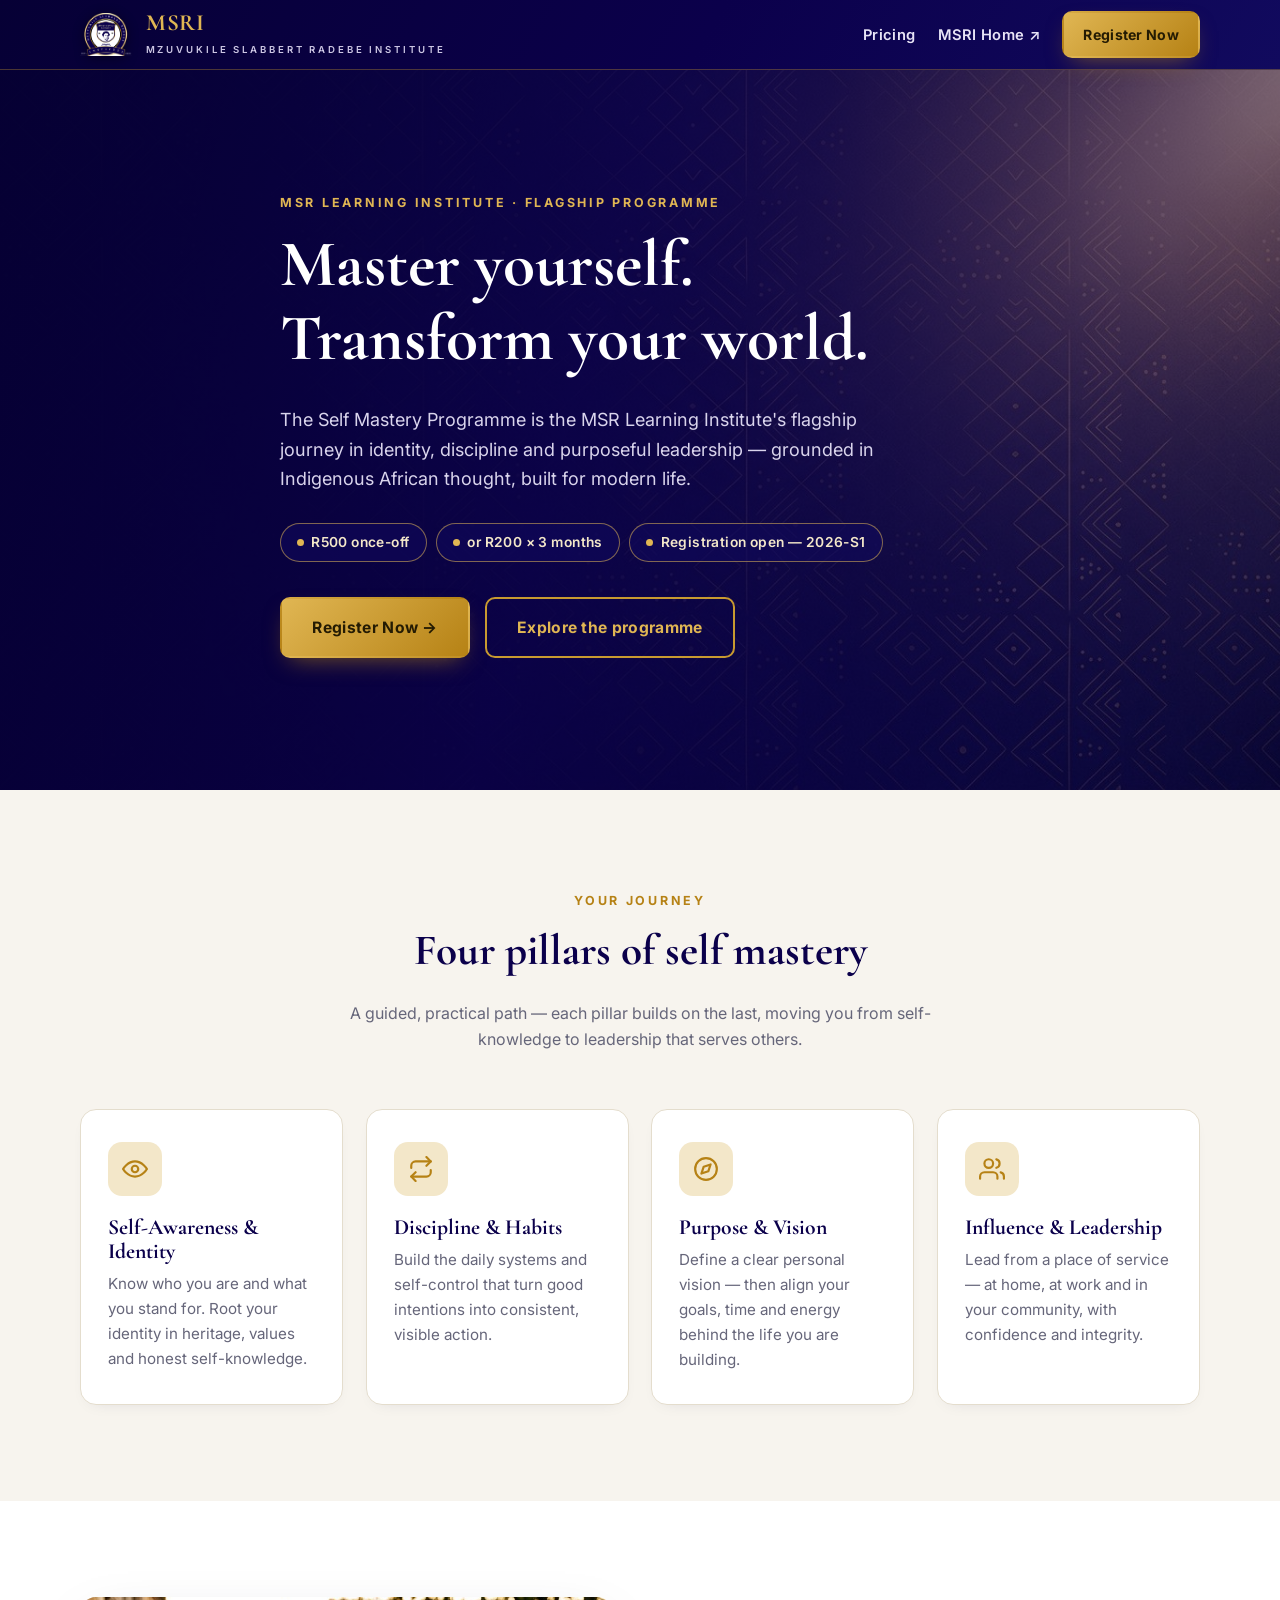
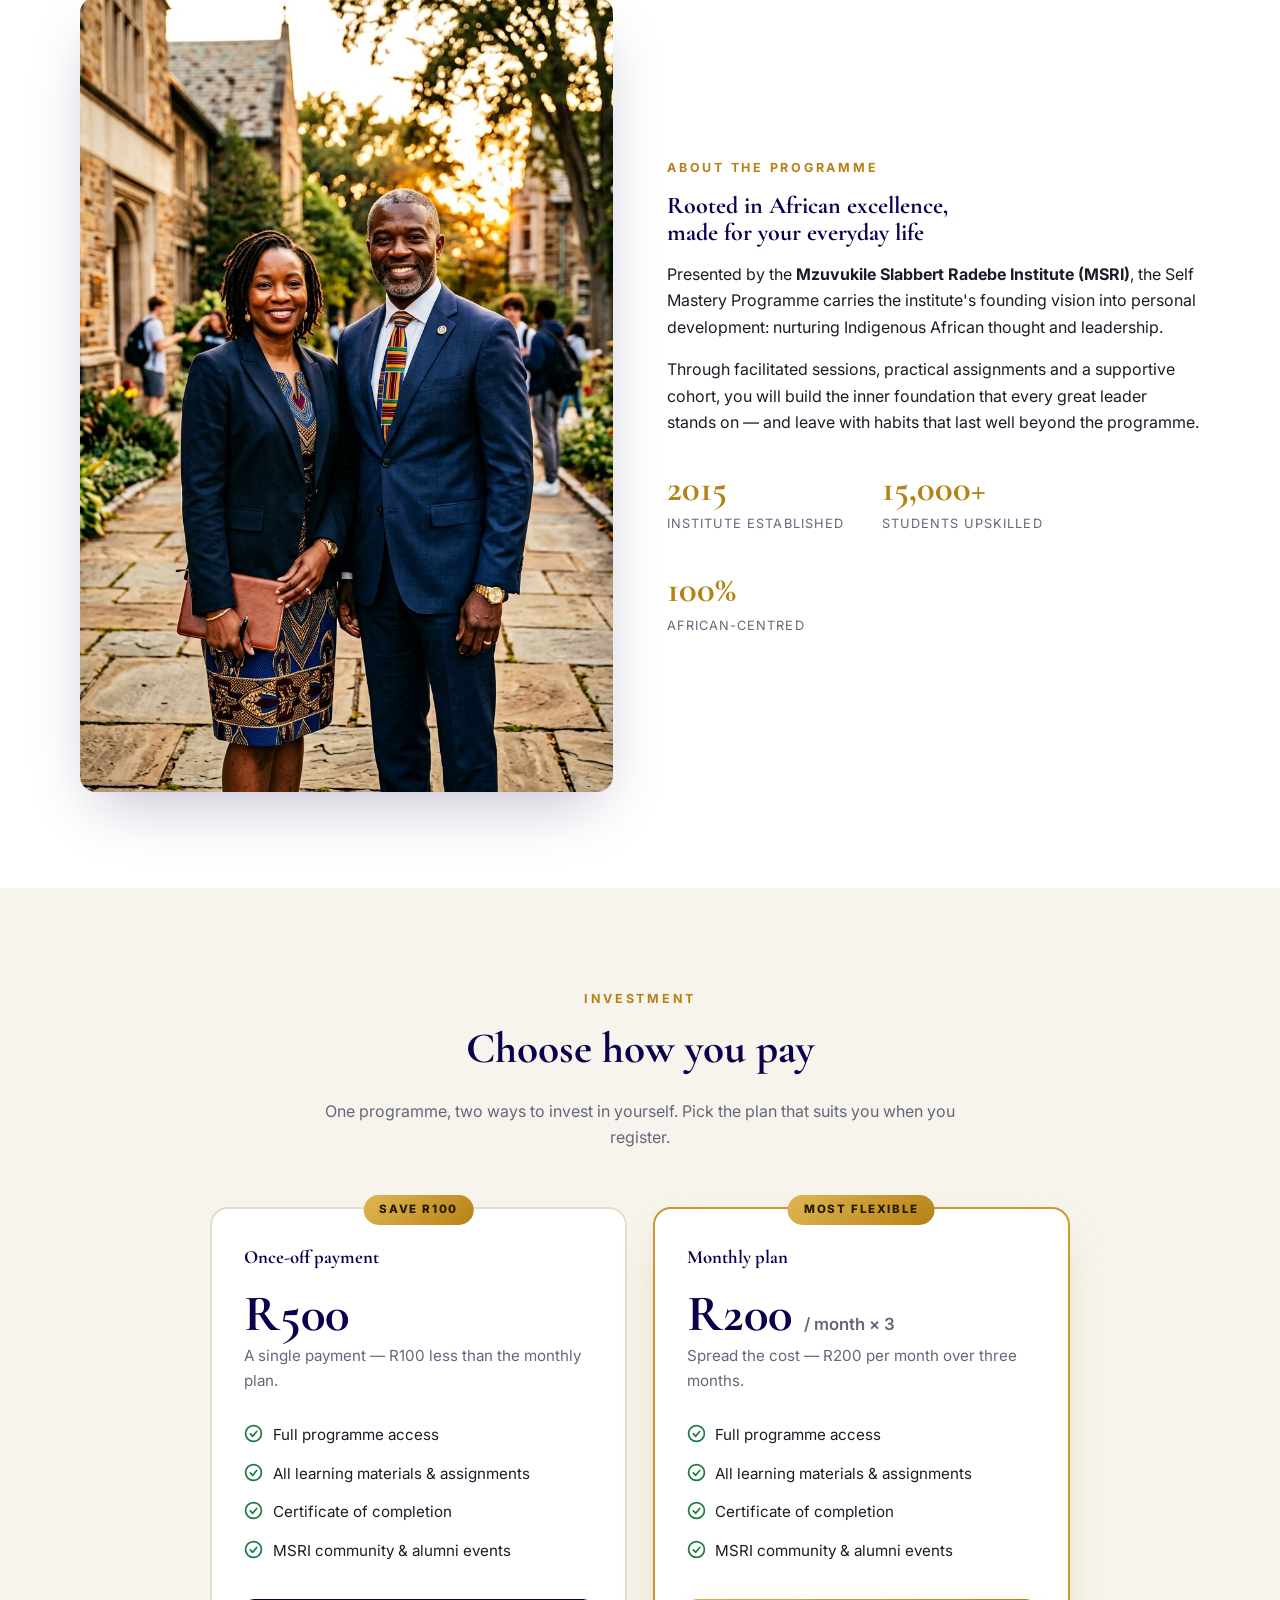
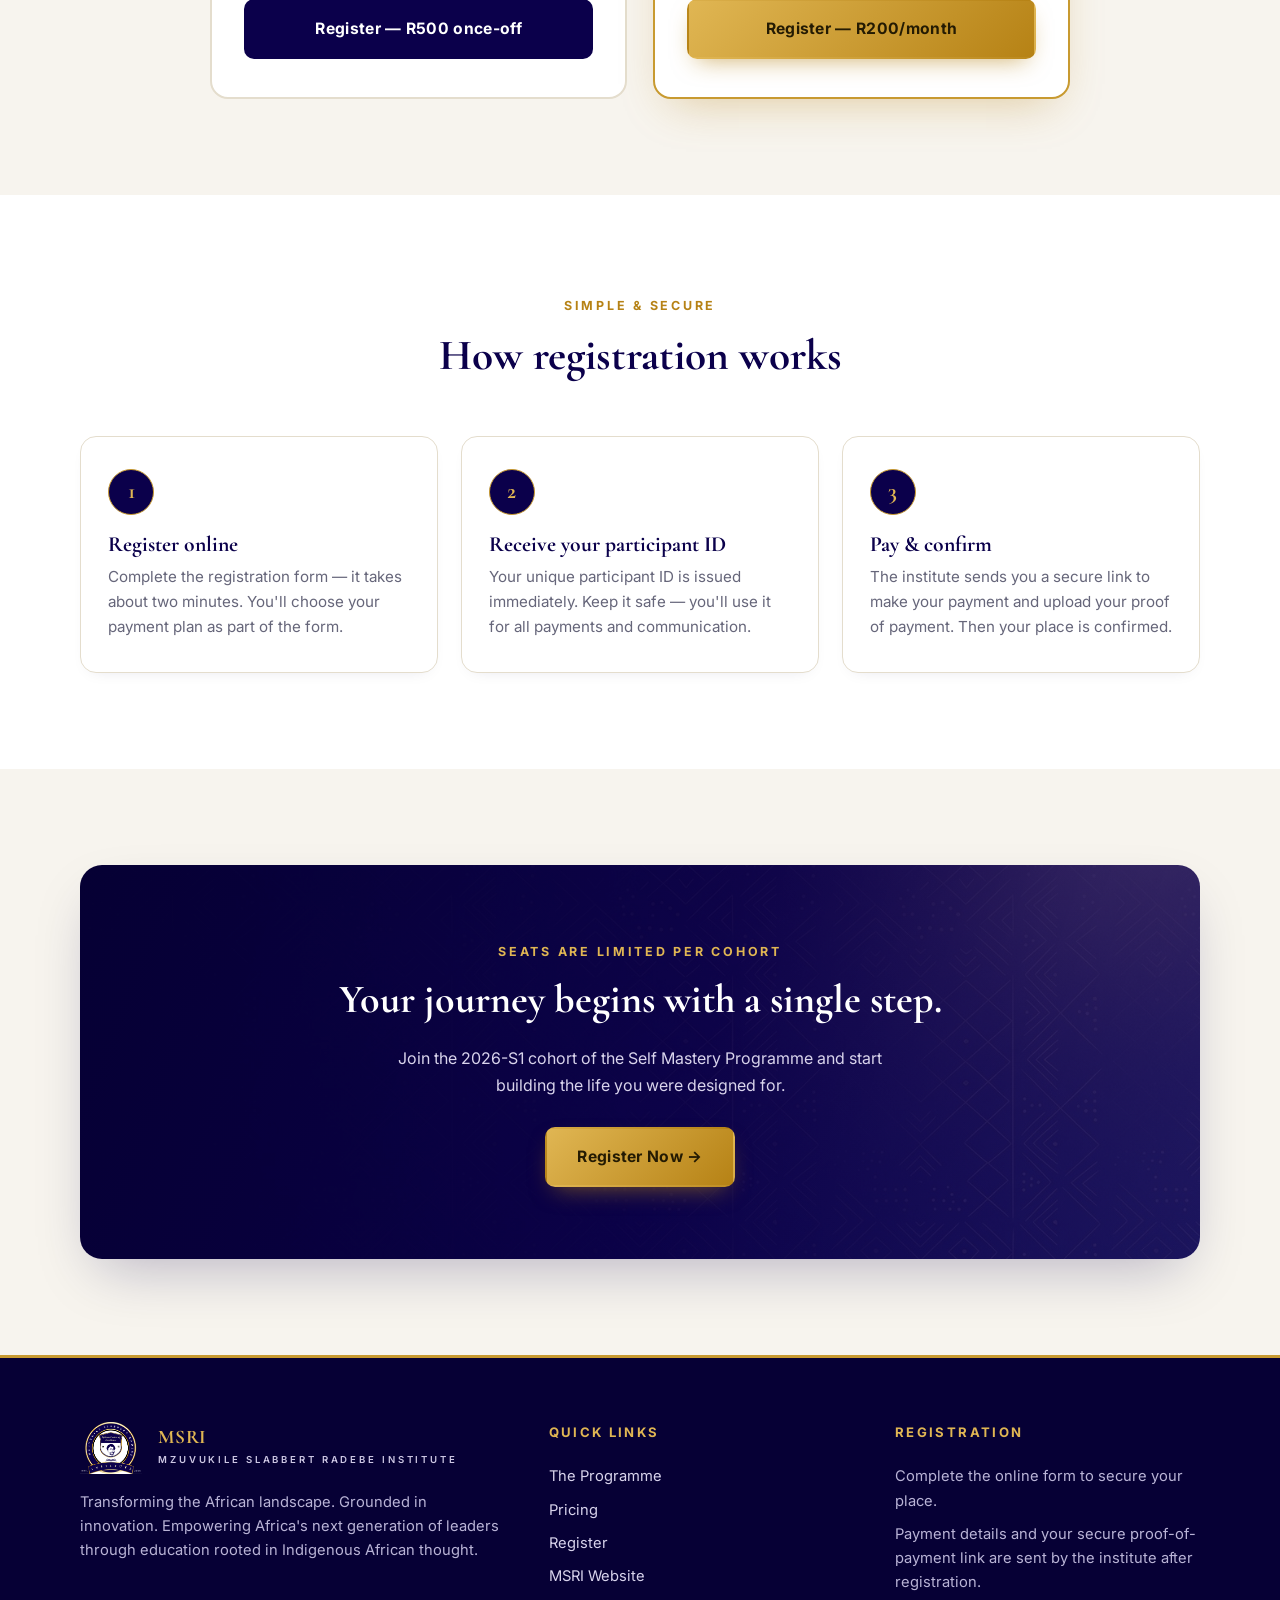
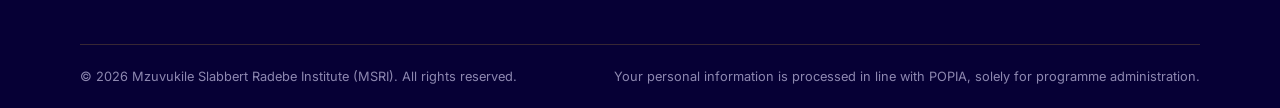
==== frontend/index.html @ f9d9aea5 "Self Mastery Programme registration site (MSRI-styled) + Python Lambda backend - Frontend: landing p" ====
<!DOCTYPE html>
<html lang="en">
<head>
  <meta charset="UTF-8">
  <meta name="viewport" content="width=device-width, initial-scale=1.0">
  <title>Self Mastery Programme | MSR Learning Institute</title>
  <meta name="description" content="Register for the Self Mastery Programme — the MSR Learning Institute's flagship journey in identity, discipline and purposeful leadership. R500 once-off or R200 × 3 months.">
  <link rel="icon" type="image/png" href="assets/img/favicon.png">
  <link rel="preconnect" href="https://fonts.googleapis.com">
  <link rel="preconnect" href="https://fonts.gstatic.com" crossorigin>
  <link href="https://fonts.googleapis.com/css2?family=Cormorant+Garamond:wght@600;700&family=Inter:wght@400;500;600;700;800&display=swap" rel="stylesheet">
  <link rel="stylesheet" href="css/styles.css">
</head>
<body>

  <!-- ===== Navigation ===== -->
  <header class="navbar">
    <div class="container navbar-inner">
      <a class="brand" href="index.html">
        <img src="assets/img/logo.png" alt="MSRI — Mzuvukile Slabbert Radebe Institute seal">
        <span>
          <span class="brand-name">MSRI</span>
          <span class="brand-sub">Mzuvukile Slabbert Radebe Institute</span>
        </span>
      </a>
      <nav class="nav-links">
        <a href="#pricing">Pricing</a>
        <a href="https://msri-website.vercel.app/" target="_blank" rel="noopener">MSRI Home ↗</a>
        <a href="register.html" class="btn btn-gold btn-sm">Register Now</a>
      </nav>
    </div>
  </header>

  <!-- ===== Hero ===== -->
  <section class="hero">
    <div class="container hero-inner">
      <span class="eyebrow">MSR Learning Institute · Flagship Programme</span>
      <h1>Master yourself.<br>Transform your world.</h1>
      <p class="lead">
        The Self Mastery Programme is the MSR Learning Institute's flagship journey in
        identity, discipline and purposeful leadership — grounded in Indigenous African
        thought, built for modern life.
      </p>
      <div class="hero-chips">
        <span class="chip"><span class="dot"></span>R500 once-off</span>
        <span class="chip"><span class="dot"></span>or R200 × 3 months</span>
        <span class="chip"><span class="dot"></span>Registration open — 2026-S1</span>
      </div>
      <div class="hero-actions">
        <a href="register.html" class="btn btn-gold">Register Now →</a>
        <a href="#journey" class="btn btn-outline">Explore the programme</a>
      </div>
    </div>
  </section>

  <!-- ===== Pillars ===== -->
  <section class="section" id="journey">
    <div class="container">
      <div class="section-head">
        <span class="eyebrow">Your Journey</span>
        <h2>Four pillars of self mastery</h2>
        <p>A guided, practical path — each pillar builds on the last, moving you from
          self-knowledge to leadership that serves others.</p>
      </div>
      <div class="grid-4">
        <div class="card">
          <div class="icon-badge">
            <svg viewBox="0 0 24 24" fill="none" stroke="currentColor" stroke-width="2" stroke-linecap="round" stroke-linejoin="round"><path d="M1 12s4-7 11-7 11 7 11 7-4 7-11 7-11-7-11-7z"/><circle cx="12" cy="12" r="3"/></svg>
          </div>
          <h3>Self-Awareness &amp; Identity</h3>
          <p>Know who you are and what you stand for. Root your identity in heritage,
            values and honest self-knowledge.</p>
        </div>
        <div class="card">
          <div class="icon-badge">
            <svg viewBox="0 0 24 24" fill="none" stroke="currentColor" stroke-width="2" stroke-linecap="round" stroke-linejoin="round"><polyline points="17 1 21 5 17 9"/><path d="M3 11V9a4 4 0 0 1 4-4h14"/><polyline points="7 23 3 19 7 15"/><path d="M21 13v2a4 4 0 0 1-4 4H3"/></svg>
          </div>
          <h3>Discipline &amp; Habits</h3>
          <p>Build the daily systems and self-control that turn good intentions into
            consistent, visible action.</p>
        </div>
        <div class="card">
          <div class="icon-badge">
            <svg viewBox="0 0 24 24" fill="none" stroke="currentColor" stroke-width="2" stroke-linecap="round" stroke-linejoin="round"><circle cx="12" cy="12" r="10"/><polygon points="16.24 7.76 14.12 14.12 7.76 16.24 9.88 9.88 16.24 7.76"/></svg>
          </div>
          <h3>Purpose &amp; Vision</h3>
          <p>Define a clear personal vision — then align your goals, time and energy
            behind the life you are building.</p>
        </div>
        <div class="card">
          <div class="icon-badge">
            <svg viewBox="0 0 24 24" fill="none" stroke="currentColor" stroke-width="2" stroke-linecap="round" stroke-linejoin="round"><path d="M17 21v-2a4 4 0 0 0-4-4H5a4 4 0 0 0-4 4v2"/><circle cx="9" cy="7" r="4"/><path d="M23 21v-2a4 4 0 0 0-3-3.87"/><path d="M16 3.13a4 4 0 0 1 0 7.75"/></svg>
          </div>
          <h3>Influence &amp; Leadership</h3>
          <p>Lead from a place of service — at home, at work and in your community,
            with confidence and integrity.</p>
        </div>
      </div>
    </div>
  </section>

  <!-- ===== About ===== -->
  <section class="section section--tint">
    <div class="container grid-2">
      <div class="about-media">
        <img src="assets/img/programme.jpg" alt="Self Mastery Programme participants">
      </div>
      <div>
        <span class="eyebrow">About the Programme</span>
        <h2>Rooted in African excellence,<br>made for your everyday life</h2>
        <p>Presented by the <strong>Mzuvukile Slabbert Radebe Institute (MSRI)</strong>, the
          Self Mastery Programme carries the institute's founding vision into personal
          development: nurturing Indigenous African thought and leadership.</p>
        <p>Through facilitated sessions, practical assignments and a supportive cohort,
          you will build the inner foundation that every great leader stands on —
          and leave with habits that last well beyond the programme.</p>
        <div class="stats">
          <div>
            <div class="stat-value">2015</div>
            <div class="stat-label">Institute Established</div>
          </div>
          <div>
            <div class="stat-value">15,000+</div>
            <div class="stat-label">Students Upskilled</div>
          </div>
          <div>
            <div class="stat-value">100%</div>
            <div class="stat-label">African-Centred</div>
          </div>
        </div>
      </div>
    </div>
  </section>

  <!-- ===== Pricing ===== -->
  <section class="section" id="pricing">
    <div class="container">
      <div class="section-head">
        <span class="eyebrow">Investment</span>
        <h2>Choose how you pay</h2>
        <p>One programme, two ways to invest in yourself. Pick the plan that suits you
          when you register.</p>
      </div>
      <div class="plans-grid">
        <div class="plan">
          <span class="plan-badge">Save R100</span>
          <h3>Once-off payment</h3>
          <div class="plan-amount">R500</div>
          <p class="plan-summary">A single payment — R100 less than the monthly plan.</p>
          <ul class="plan-includes">
            <li><svg viewBox="0 0 24 24" fill="none" stroke="currentColor" stroke-width="2.2" stroke-linecap="round" stroke-linejoin="round"><circle cx="12" cy="12" r="10"/><polyline points="8 12.5 11 15.5 16 9.5"/></svg>Full programme access</li>
            <li><svg viewBox="0 0 24 24" fill="none" stroke="currentColor" stroke-width="2.2" stroke-linecap="round" stroke-linejoin="round"><circle cx="12" cy="12" r="10"/><polyline points="8 12.5 11 15.5 16 9.5"/></svg>All learning materials &amp; assignments</li>
            <li><svg viewBox="0 0 24 24" fill="none" stroke="currentColor" stroke-width="2.2" stroke-linecap="round" stroke-linejoin="round"><circle cx="12" cy="12" r="10"/><polyline points="8 12.5 11 15.5 16 9.5"/></svg>Certificate of completion</li>
            <li><svg viewBox="0 0 24 24" fill="none" stroke="currentColor" stroke-width="2.2" stroke-linecap="round" stroke-linejoin="round"><circle cx="12" cy="12" r="10"/><polyline points="8 12.5 11 15.5 16 9.5"/></svg>MSRI community &amp; alumni events</li>
          </ul>
          <a class="btn btn-navy" href="register.html?plan=once_off">Register — R500 once-off</a>
        </div>
        <div class="plan plan--featured">
          <span class="plan-badge">Most flexible</span>
          <h3>Monthly plan</h3>
          <div class="plan-amount">R200 <small>/ month × 3</small></div>
          <p class="plan-summary">Spread the cost — R200 per month over three months.</p>
          <ul class="plan-includes">
            <li><svg viewBox="0 0 24 24" fill="none" stroke="currentColor" stroke-width="2.2" stroke-linecap="round" stroke-linejoin="round"><circle cx="12" cy="12" r="10"/><polyline points="8 12.5 11 15.5 16 9.5"/></svg>Full programme access</li>
            <li><svg viewBox="0 0 24 24" fill="none" stroke="currentColor" stroke-width="2.2" stroke-linecap="round" stroke-linejoin="round"><circle cx="12" cy="12" r="10"/><polyline points="8 12.5 11 15.5 16 9.5"/></svg>All learning materials &amp; assignments</li>
            <li><svg viewBox="0 0 24 24" fill="none" stroke="currentColor" stroke-width="2.2" stroke-linecap="round" stroke-linejoin="round"><circle cx="12" cy="12" r="10"/><polyline points="8 12.5 11 15.5 16 9.5"/></svg>Certificate of completion</li>
            <li><svg viewBox="0 0 24 24" fill="none" stroke="currentColor" stroke-width="2.2" stroke-linecap="round" stroke-linejoin="round"><circle cx="12" cy="12" r="10"/><polyline points="8 12.5 11 15.5 16 9.5"/></svg>MSRI community &amp; alumni events</li>
          </ul>
          <a class="btn btn-gold" href="register.html?plan=monthly">Register — R200/month</a>
        </div>
      </div>
    </div>
  </section>

  <!-- ===== Steps ===== -->
  <section class="section section--tint">
    <div class="container">
      <div class="section-head">
        <span class="eyebrow">Simple &amp; Secure</span>
        <h2>How registration works</h2>
      </div>
      <div class="grid-3">
        <div class="card">
          <div class="step-num">1</div>
          <h3>Register online</h3>
          <p>Complete the registration form — it takes about two minutes. You'll choose
            your payment plan as part of the form.</p>
        </div>
        <div class="card">
          <div class="step-num">2</div>
          <h3>Receive your participant ID</h3>
          <p>Your unique participant ID is issued immediately. Keep it safe — you'll use
            it for all payments and communication.</p>
        </div>
        <div class="card">
          <div class="step-num">3</div>
          <h3>Pay &amp; confirm</h3>
          <p>The institute sends you a secure link to make your payment and upload your
            proof of payment. Then your place is confirmed.</p>
        </div>
      </div>
    </div>
  </section>

  <!-- ===== CTA ===== -->
  <section class="section">
    <div class="container">
      <div class="cta-banner">
        <span class="eyebrow" style="color:var(--gold-bright)">Seats are limited per cohort</span>
        <h2>Your journey begins with a single step.</h2>
        <p>Join the 2026-S1 cohort of the Self Mastery Programme and start building the
          life you were designed for.</p>
        <a href="register.html" class="btn btn-gold">Register Now →</a>
      </div>
    </div>
  </section>

  <!-- ===== Footer ===== -->
  <footer class="footer">
    <div class="container">
      <div class="footer-grid">
        <div>
          <div class="footer-brand">
            <img src="assets/img/logo.png" alt="MSRI seal">
            <div>
              <div class="brand-name" style="font-size:1.2rem">MSRI</div>
              <div class="brand-sub">Mzuvukile Slabbert Radebe Institute</div>
            </div>
          </div>
          <p>Transforming the African landscape. Grounded in innovation. Empowering
            Africa's next generation of leaders through education rooted in Indigenous
            African thought.</p>
        </div>
        <div>
          <h4>Quick Links</h4>
          <ul>
            <li><a href="index.html#journey">The Programme</a></li>
            <li><a href="index.html#pricing">Pricing</a></li>
            <li><a href="register.html">Register</a></li>
            <li><a href="https://msri-website.vercel.app/" target="_blank" rel="noopener">MSRI Website</a></li>
          </ul>
        </div>
        <div>
          <h4>Registration</h4>
          <ul>
            <li>Complete the online form to secure your place.</li>
            <li>Payment details and your secure proof-of-payment link are sent by the
              institute after registration.</li>
          </ul>
        </div>
      </div>
      <div class="footer-bottom">
        <span>© 2026 Mzuvukile Slabbert Radebe Institute (MSRI). All rights reserved.</span>
        <span>Your personal information is processed in line with POPIA, solely for
          programme administration.</span>
      </div>
    </div>
  </footer>

</body>
</html>
---- frontend/css/styles.css ----
/* ============================================================
   Self Mastery Programme — MSR Learning Institute (MSRI)
   Brand: navy #0b004b · gold #c89a30 (from the MSRI seal)
   ============================================================ */

:root {
  --navy: #0b004b;
  --navy-900: #060035;
  --navy-800: #110a5e;
  --navy-700: #1c1468;
  --gold: #c89a30;
  --gold-deep: #b68215;
  --gold-bright: #e0b653;
  --gold-pale: #f3e7c9;
  --gold-tint: #faf5e8;
  --paper: #f7f4ee;
  --white: #ffffff;
  --ink: #1c1c28;
  --muted: #66667a;
  --line: #e4ddcd;
  --error: #b3261e;
  --error-bg: #fdecea;
  --ok: #1e7a44;
  --radius: 16px;
  --font-display: "Cormorant Garamond", "Times New Roman", serif;
  --font-body: "Inter", "Segoe UI", system-ui, -apple-system, sans-serif;
  --shadow-lg: 0 24px 60px -18px rgba(11, 0, 75, 0.28);
  --shadow-md: 0 12px 32px -12px rgba(11, 0, 75, 0.22);
}

* { box-sizing: border-box; }

html { scroll-behavior: smooth; }

body {
  margin: 0;
  font-family: var(--font-body);
  font-size: 16px;
  line-height: 1.65;
  color: var(--ink);
  background: var(--paper);
  -webkit-font-smoothing: antialiased;
}

img { max-width: 100%; display: block; }

h1, h2, h3, .display {
  font-family: var(--font-display);
  color: var(--navy);
  line-height: 1.12;
  margin: 0 0 0.6em;
  font-weight: 700;
}

p { margin: 0 0 1em; }

a { color: var(--gold-deep); }

.container {
  width: min(1120px, 92%);
  margin: 0 auto;
}

.eyebrow {
  display: inline-block;
  font-size: 0.78rem;
  font-weight: 700;
  letter-spacing: 0.22em;
  text-transform: uppercase;
  color: var(--gold-deep);
  margin-bottom: 0.9rem;
}

.section { padding: 96px 0; }
.section--tint { background: var(--white); }
.section-head { max-width: 640px; margin: 0 auto 56px; text-align: center; }
.section-head h2 { font-size: clamp(1.9rem, 3.4vw, 2.7rem); }
.section-head p { color: var(--muted); margin-bottom: 0; }

/* ------------------------------------------------------------
   Buttons
   ------------------------------------------------------------ */
.btn {
  display: inline-flex;
  align-items: center;
  justify-content: center;
  gap: 0.55rem;
  padding: 0.95rem 1.9rem;
  border-radius: 10px;
  border: 2px solid transparent;
  font-family: var(--font-body);
  font-size: 0.98rem;
  font-weight: 700;
  letter-spacing: 0.02em;
  text-decoration: none;
  cursor: pointer;
  transition: transform 0.16s ease, box-shadow 0.16s ease, background 0.16s ease;
}
.btn:focus-visible { outline: 3px solid rgba(200, 154, 48, 0.45); outline-offset: 2px; }

.btn-gold {
  background: linear-gradient(135deg, var(--gold-bright) 0%, var(--gold-deep) 100%);
  color: #241b03;
  box-shadow: 0 10px 24px -10px rgba(182, 130, 21, 0.65);
}
.btn-gold:hover { transform: translateY(-2px); box-shadow: 0 16px 30px -10px rgba(182, 130, 21, 0.75); }
.btn-gold:active { transform: translateY(0); }
.btn-gold[disabled] { opacity: 0.65; cursor: wait; transform: none; }

.btn-outline {
  background: transparent;
  border-color: var(--gold);
  color: var(--gold-bright);
}
.btn-outline:hover { background: rgba(200, 154, 48, 0.12); }

.btn-navy {
  background: var(--navy);
  color: var(--white);
}
.btn-navy:hover { background: var(--navy-800); transform: translateY(-2px); }

.btn-sm { padding: 0.6rem 1.2rem; font-size: 0.88rem; }
.btn-block { width: 100%; }

/* ------------------------------------------------------------
   Navigation
   ------------------------------------------------------------ */
.navbar {
  position: sticky;
  top: 0;
  z-index: 50;
  background: linear-gradient(120deg, var(--navy-900) 0%, var(--navy) 55%, var(--navy-800) 100%);
  border-bottom: 1px solid rgba(200, 154, 48, 0.35);
}
.navbar-inner {
  display: flex;
  align-items: center;
  justify-content: space-between;
  gap: 1rem;
  padding: 0.7rem 0;
}
.brand {
  display: flex;
  align-items: center;
  gap: 0.85rem;
  text-decoration: none;
}
.brand img { width: 52px; height: auto; filter: drop-shadow(0 2px 6px rgba(0,0,0,0.45)); }
.brand-name {
  font-family: var(--font-display);
  font-size: 1.45rem;
  font-weight: 700;
  color: var(--gold-bright);
  line-height: 1;
  letter-spacing: 0.04em;
}
.brand-sub {
  display: block;
  font-family: var(--font-body);
  font-size: 0.6rem;
  font-weight: 600;
  letter-spacing: 0.3em;
  color: #cdc7e4;
  margin-top: 0.3rem;
  text-transform: uppercase;
}
.nav-links { display: flex; align-items: center; gap: 1.4rem; }
.nav-links a:not(.btn) {
  color: #e8e4f6;
  text-decoration: none;
  font-size: 0.92rem;
  font-weight: 600;
  letter-spacing: 0.02em;
}
.nav-links a:not(.btn):hover { color: var(--gold-bright); }

/* ------------------------------------------------------------
   Hero
   ------------------------------------------------------------ */
.hero {
  position: relative;
  background:
    linear-gradient(105deg, rgba(6, 0, 53, 0.95) 0%, rgba(11, 0, 75, 0.86) 45%, rgba(11, 0, 75, 0.45) 100%),
    url("../assets/img/hero-bg.jpg") center / cover no-repeat;
  color: var(--white);
  padding: 118px 0 132px;
}
.hero--compact { padding: 84px 0 120px; }
.hero-inner { max-width: 720px; }
.hero .eyebrow { color: var(--gold-bright); }
.hero h1 {
  color: var(--white);
  font-size: clamp(2.5rem, 5.4vw, 4.1rem);
  margin-bottom: 0.45em;
}
.hero .lead {
  color: #d9d4ec;
  font-size: 1.13rem;
  max-width: 600px;
  margin-bottom: 1.8rem;
}
.hero-chips { display: flex; flex-wrap: wrap; gap: 0.6rem; margin-bottom: 2.2rem; }
.chip {
  display: inline-flex;
  align-items: center;
  gap: 0.45rem;
  padding: 0.45rem 1rem;
  border: 1px solid rgba(224, 182, 83, 0.55);
  border-radius: 999px;
  background: rgba(17, 10, 94, 0.55);
  color: var(--gold-pale);
  font-size: 0.86rem;
  font-weight: 600;
  letter-spacing: 0.03em;
}
.chip .dot { width: 7px; height: 7px; border-radius: 50%; background: var(--gold-bright); }
.hero-actions { display: flex; flex-wrap: wrap; gap: 0.9rem; }

/* ------------------------------------------------------------
   Pillars / cards
   ------------------------------------------------------------ */
.grid-4 { display: grid; grid-template-columns: repeat(4, 1fr); gap: 1.4rem; }
.grid-3 { display: grid; grid-template-columns: repeat(3, 1fr); gap: 1.4rem; }
.grid-2 { display: grid; grid-template-columns: repeat(2, 1fr); gap: 3.4rem; align-items: center; }

.card {
  background: var(--white);
  border: 1px solid var(--line);
  border-radius: var(--radius);
  padding: 2rem 1.7rem;
  box-shadow: 0 6px 18px -12px rgba(11, 0, 75, 0.18);
  transition: transform 0.18s ease, box-shadow 0.18s ease;
}
.card:hover { transform: translateY(-4px); box-shadow: var(--shadow-md); }
.card h3 { font-size: 1.35rem; margin-bottom: 0.5rem; }
.card p { color: var(--muted); font-size: 0.95rem; margin: 0; }

.icon-badge {
  width: 54px;
  height: 54px;
  border-radius: 14px;
  background: var(--gold-pale);
  color: var(--gold-deep);
  display: flex;
  align-items: center;
  justify-content: center;
  margin-bottom: 1.2rem;
}
.icon-badge svg { width: 26px; height: 26px; }

/* ------------------------------------------------------------
   About split
   ------------------------------------------------------------ */
.about-media { position: relative; }
.about-media img {
  border-radius: var(--radius);
  box-shadow: var(--shadow-lg);
}
.about-media::after {
  content: "";
  position: absolute;
  inset: 18px -18px -18px 18px;
  border: 2px solid var(--gold);
  border-radius: var(--radius);
  z-index: -1;
  opacity: 0.55;
}
.stats { display: flex; gap: 2.4rem; margin-top: 2.2rem; flex-wrap: wrap; }
.stat-value {
  font-family: var(--font-display);
  font-size: 2.3rem;
  font-weight: 700;
  color: var(--gold-deep);
  line-height: 1;
}
.stat-label {
  font-size: 0.8rem;
  letter-spacing: 0.08em;
  text-transform: uppercase;
  color: var(--muted);
  margin-top: 0.35rem;
}

/* ------------------------------------------------------------
   Pricing
   ------------------------------------------------------------ */
.plans-grid { display: grid; grid-template-columns: repeat(2, 1fr); gap: 1.6rem; max-width: 860px; margin: 0 auto; }
.plan {
  position: relative;
  background: var(--white);
  border: 2px solid var(--line);
  border-radius: 18px;
  padding: 2.4rem 2rem;
  display: flex;
  flex-direction: column;
  transition: transform 0.18s ease, box-shadow 0.18s ease;
}
.plan:hover { transform: translateY(-4px); box-shadow: var(--shadow-md); }
.plan--featured { border-color: var(--gold); box-shadow: 0 18px 44px -18px rgba(182, 130, 21, 0.4); }
.plan-badge {
  position: absolute;
  top: -14px;
  left: 50%;
  transform: translateX(-50%);
  background: linear-gradient(135deg, var(--gold-bright), var(--gold-deep));
  color: #241b03;
  font-size: 0.72rem;
  font-weight: 800;
  letter-spacing: 0.14em;
  text-transform: uppercase;
  padding: 0.35rem 1rem;
  border-radius: 999px;
  white-space: nowrap;
}
.plan-amount {
  font-family: var(--font-display);
  font-size: 3.2rem;
  font-weight: 700;
  color: var(--navy);
  line-height: 1;
  margin: 0.6rem 0 0.2rem;
}
.plan-amount small { font-size: 1.05rem; font-family: var(--font-body); color: var(--muted); font-weight: 600; }
.plan-summary { color: var(--muted); font-size: 0.95rem; margin-bottom: 1.4rem; }
.plan-includes { list-style: none; padding: 0; margin: 0 0 1.8rem; flex: 1; }
.plan-includes li {
  display: flex;
  gap: 0.6rem;
  align-items: flex-start;
  padding: 0.42rem 0;
  font-size: 0.95rem;
  color: var(--ink);
}
.plan-includes svg { width: 19px; height: 19px; color: var(--ok); flex-shrink: 0; margin-top: 2px; }

/* ------------------------------------------------------------
   Steps
   ------------------------------------------------------------ */
.step-num {
  width: 46px;
  height: 46px;
  border-radius: 50%;
  background: var(--navy);
  color: var(--gold-bright);
  font-family: var(--font-display);
  font-size: 1.4rem;
  font-weight: 700;
  display: flex;
  align-items: center;
  justify-content: center;
  margin-bottom: 1.1rem;
  border: 1.5px solid var(--gold);
}

/* ------------------------------------------------------------
   CTA banner
   ------------------------------------------------------------ */
.cta-banner {
  background:
    linear-gradient(110deg, rgba(6, 0, 53, 0.96) 0%, rgba(11, 0, 75, 0.9) 55%, rgba(28, 20, 104, 0.82) 100%),
    url("../assets/img/hero-bg.jpg") center / cover no-repeat;
  border-radius: 22px;
  padding: 4.5rem 2rem;
  text-align: center;
  color: var(--white);
  box-shadow: var(--shadow-lg);
}
.cta-banner h2 { color: var(--white); font-size: clamp(1.8rem, 3.2vw, 2.5rem); }
.cta-banner p { color: #d9d4ec; max-width: 520px; margin: 0 auto 1.8rem; }

/* ------------------------------------------------------------
   Footer
   ------------------------------------------------------------ */
.footer {
  background: var(--navy-900);
  color: #b9b3d6;
  padding: 64px 0 0;
  border-top: 3px solid var(--gold);
  font-size: 0.92rem;
}
.footer-grid { display: grid; grid-template-columns: 1.4fr 1fr 1fr; gap: 2.6rem; padding-bottom: 2.8rem; }
.footer h4 {
  color: var(--gold-bright);
  font-size: 0.82rem;
  letter-spacing: 0.18em;
  text-transform: uppercase;
  margin: 0 0 1rem;
}
.footer ul { list-style: none; padding: 0; margin: 0; }
.footer li { padding: 0.28rem 0; }
.footer a { color: #d8d3ec; text-decoration: none; }
.footer a:hover { color: var(--gold-bright); }
.footer-brand { display: flex; gap: 1rem; align-items: center; margin-bottom: 1rem; }
.footer-brand img { width: 62px; }
.footer-bottom {
  border-top: 1px solid rgba(200, 154, 48, 0.25);
  padding: 1.3rem 0;
  font-size: 0.8rem;
  color: #8d87b0;
  display: flex;
  justify-content: space-between;
  gap: 1rem;
  flex-wrap: wrap;
}

/* ------------------------------------------------------------
   Registration page
   ------------------------------------------------------------ */
.register-wrap {
  width: min(920px, 92%);
  margin: -72px auto 96px;
  position: relative;
  z-index: 5;
}
.reg-card {
  background: var(--white);
  border-radius: 20px;
  box-shadow: var(--shadow-lg);
  padding: clamp(1.6rem, 4vw, 3rem);
  border: 1px solid var(--line);
}
.demo-banner {
  display: none;
  background: #fff8e6;
  border: 1px solid #ecd9a0;
  color: #7a5b10;
  border-radius: 10px;
  padding: 0.75rem 1rem;
  font-size: 0.88rem;
  margin-bottom: 1.6rem;
}
.demo-banner.visible { display: block; }

.prog-strip {
  display: flex;
  align-items: center;
  gap: 1.1rem;
  background: var(--gold-tint);
  border: 1px solid #eadfbd;
  border-left: 4px solid var(--gold);
  border-radius: 14px;
  padding: 1.1rem 1.3rem;
  margin-bottom: 2.2rem;
}
.prog-strip img { width: 58px; height: auto; }
.prog-strip h2 { font-size: 1.45rem; margin: 0; }
.prog-strip p { margin: 0.15rem 0 0; color: var(--muted); font-size: 0.88rem; }

.form-section-title {
  display: flex;
  align-items: center;
  gap: 0.8rem;
  font-size: 1.25rem;
  margin: 2rem 0 1.1rem;
}
.form-section-title:first-of-type { margin-top: 0; }
.form-section-title .num {
  width: 30px;
  height: 30px;
  flex-shrink: 0;
  border-radius: 50%;
  background: var(--navy);
  color: var(--gold-bright);
  border: 1.5px solid var(--gold);
  font-family: var(--font-display);
  font-weight: 700;
  font-size: 1.02rem;
  display: inline-flex;
  align-items: center;
  justify-content: center;
}

/* Plan selector */
.plans-select { display: grid; grid-template-columns: 1fr 1fr; gap: 1.1rem; }
.plan-option input { position: absolute; opacity: 0; pointer-events: none; }
.plan-card {
  position: relative;
  display: block;
  border: 2px solid var(--line);
  border-radius: 14px;
  padding: 1.5rem 1.4rem 1.3rem;
  cursor: pointer;
  transition: border-color 0.15s ease, box-shadow 0.15s ease, background 0.15s ease;
  height: 100%;
}
.plan-card:hover { border-color: var(--gold); }
.plan-card .plan-badge {
  top: -12px;
  left: auto;
  right: 14px;
  transform: none;
}
.plan-card .plan-amount { font-size: 2.35rem; margin: 0.35rem 0 0.15rem; }
.plan-card .plan-note { color: var(--muted); font-size: 0.87rem; margin: 0.5rem 0 0; }
.plan-option input:checked + .plan-card {
  border-color: var(--gold);
  background: #fffdf4;
  box-shadow: 0 0 0 4px rgba(200, 154, 48, 0.16);
}
.plan-option input:focus-visible + .plan-card { outline: 3px solid rgba(200, 154, 48, 0.5); outline-offset: 2px; }
.plan-radio-dot {
  display: inline-flex;
  align-items: center;
  gap: 0.55rem;
  font-weight: 700;
  color: var(--navy);
  font-size: 0.95rem;
}
.plan-radio-dot::before {
  content: "";
  width: 18px;
  height: 18px;
  border-radius: 50%;
  border: 2px solid var(--gold-deep);
  background: var(--white);
  transition: background 0.12s ease, box-shadow 0.12s ease;
}
.plan-option input:checked + .plan-card .plan-radio-dot::before {
  background: radial-gradient(circle, var(--gold-deep) 0 42%, var(--white) 46%);
}

/* Fields */
.form-grid { display: grid; grid-template-columns: 1fr 1fr; gap: 1.1rem 1.2rem; }
.field { display: flex; flex-direction: column; gap: 0.4rem; }
.field--full { grid-column: 1 / -1; }
.field label {
  font-size: 0.74rem;
  font-weight: 700;
  letter-spacing: 0.14em;
  text-transform: uppercase;
  color: var(--navy);
}
.field label .req { color: var(--gold-deep); }
.field input {
  font-family: var(--font-body);
  font-size: 1rem;
  color: var(--ink);
  padding: 0.85rem 1rem;
  border: 1.5px solid #d8d1bf;
  border-radius: 10px;
  background: var(--white);
  transition: border-color 0.14s ease, box-shadow 0.14s ease;
  width: 100%;
}
.field input::placeholder { color: #b3adc0; }
.field input:focus {
  outline: none;
  border-color: var(--gold-deep);
  box-shadow: 0 0 0 3.5px rgba(200, 154, 48, 0.18);
}
.field.has-error input { border-color: var(--error); background: #fffbfb; }
.field-msg { display: none; color: var(--error); font-size: 0.83rem; font-weight: 500; }
.field.has-error .field-msg { display: block; }
.field-hint { color: var(--muted); font-size: 0.8rem; }

/* Consent */
.consent-box {
  display: flex;
  gap: 0.9rem;
  align-items: flex-start;
  background: var(--paper);
  border: 1.5px solid var(--line);
  border-radius: 12px;
  padding: 1.05rem 1.2rem;
  cursor: pointer;
}
.consent-box input {
  width: 20px;
  height: 20px;
  margin-top: 2px;
  accent-color: var(--gold-deep);
  flex-shrink: 0;
  cursor: pointer;
}
.consent-box span { font-size: 0.92rem; color: var(--ink); }
.field.has-error .consent-box { border-color: var(--error); }

.form-actions { margin-top: 2rem; }
.form-note { text-align: center; color: var(--muted); font-size: 0.85rem; margin-top: 0.9rem; }

.alert {
  display: none;
  border-radius: 10px;
  padding: 0.9rem 1.1rem;
  font-size: 0.92rem;
  margin-bottom: 1.4rem;
}
.alert.visible { display: block; }
.alert-error { background: var(--error-bg); border: 1px solid #f2c4c0; color: var(--error); }

/* Success panel */
.success-panel { display: none; text-align: center; padding: 0.6rem 0 0; }
.success-panel.visible { display: block; }
.success-icon {
  width: 78px;
  height: 78px;
  margin: 0 auto 1.4rem;
  border-radius: 50%;
  background: var(--gold-pale);
  border: 2px solid var(--gold);
  display: flex;
  align-items: center;
  justify-content: center;
  color: var(--gold-deep);
}
.success-icon svg { width: 38px; height: 38px; }
.success-panel h2 { font-size: 2rem; }
.success-panel .sub { color: var(--muted); max-width: 480px; margin: 0 auto 2rem; }
.pid-box {
  border: 2px dashed var(--gold);
  background: var(--gold-tint);
  border-radius: 14px;
  padding: 1.6rem 1.2rem;
  max-width: 440px;
  margin: 0 auto 1rem;
}
.pid-label {
  font-size: 0.72rem;
  font-weight: 700;
  letter-spacing: 0.2em;
  text-transform: uppercase;
  color: var(--muted);
}
.pid-value {
  font-family: "Courier New", monospace;
  font-size: 2rem;
  font-weight: 700;
  letter-spacing: 0.06em;
  color: var(--navy);
  margin: 0.35rem 0 0.6rem;
  word-break: break-all;
}
.copy-btn {
  background: var(--navy);
  color: var(--white);
  border: none;
  border-radius: 8px;
  padding: 0.5rem 1.1rem;
  font-size: 0.83rem;
  font-weight: 600;
  cursor: pointer;
}
.copy-btn:hover { background: var(--navy-800); }
.success-meta { color: var(--muted); font-size: 0.92rem; margin-bottom: 1.8rem; }
.success-meta strong { color: var(--ink); }
.next-steps {
  text-align: left;
  max-width: 480px;
  margin: 0 auto 2.2rem;
  background: var(--paper);
  border: 1px solid var(--line);
  border-radius: 14px;
  padding: 1.4rem 1.6rem;
}
.next-steps h3 { font-size: 1.05rem; font-family: var(--font-body); letter-spacing: 0.1em; text-transform: uppercase; font-weight: 700; }
.next-steps ol { margin: 0; padding-left: 1.3rem; color: var(--ink); font-size: 0.94rem; }
.next-steps li { padding: 0.28rem 0; }
.already-banner {
  display: inline-block;
  background: var(--gold-tint);
  border: 1px solid #eadfbd;
  color: #7a5b10;
  font-size: 0.85rem;
  font-weight: 600;
  border-radius: 999px;
  padding: 0.4rem 1.1rem;
  margin-bottom: 1.4rem;
}

/* ------------------------------------------------------------
   Responsive
   ------------------------------------------------------------ */
@media (max-width: 960px) {
  .grid-4 { grid-template-columns: repeat(2, 1fr); }
  .grid-2 { grid-template-columns: 1fr; gap: 2.4rem; }
  .footer-grid { grid-template-columns: 1fr 1fr; }
}

@media (max-width: 640px) {
  .section { padding: 68px 0; }
  .hero { padding: 80px 0 96px; }
  .hero--compact { padding: 60px 0 92px; }
  .grid-3, .grid-4, .plans-grid, .plans-select, .form-grid { grid-template-columns: 1fr; }
  .nav-links a:not(.btn) { display: none; }
  .brand-sub { display: none; }
  .footer-grid { grid-template-columns: 1fr; gap: 1.8rem; }
  .prog-strip { flex-direction: column; text-align: center; align-items: center; }
}
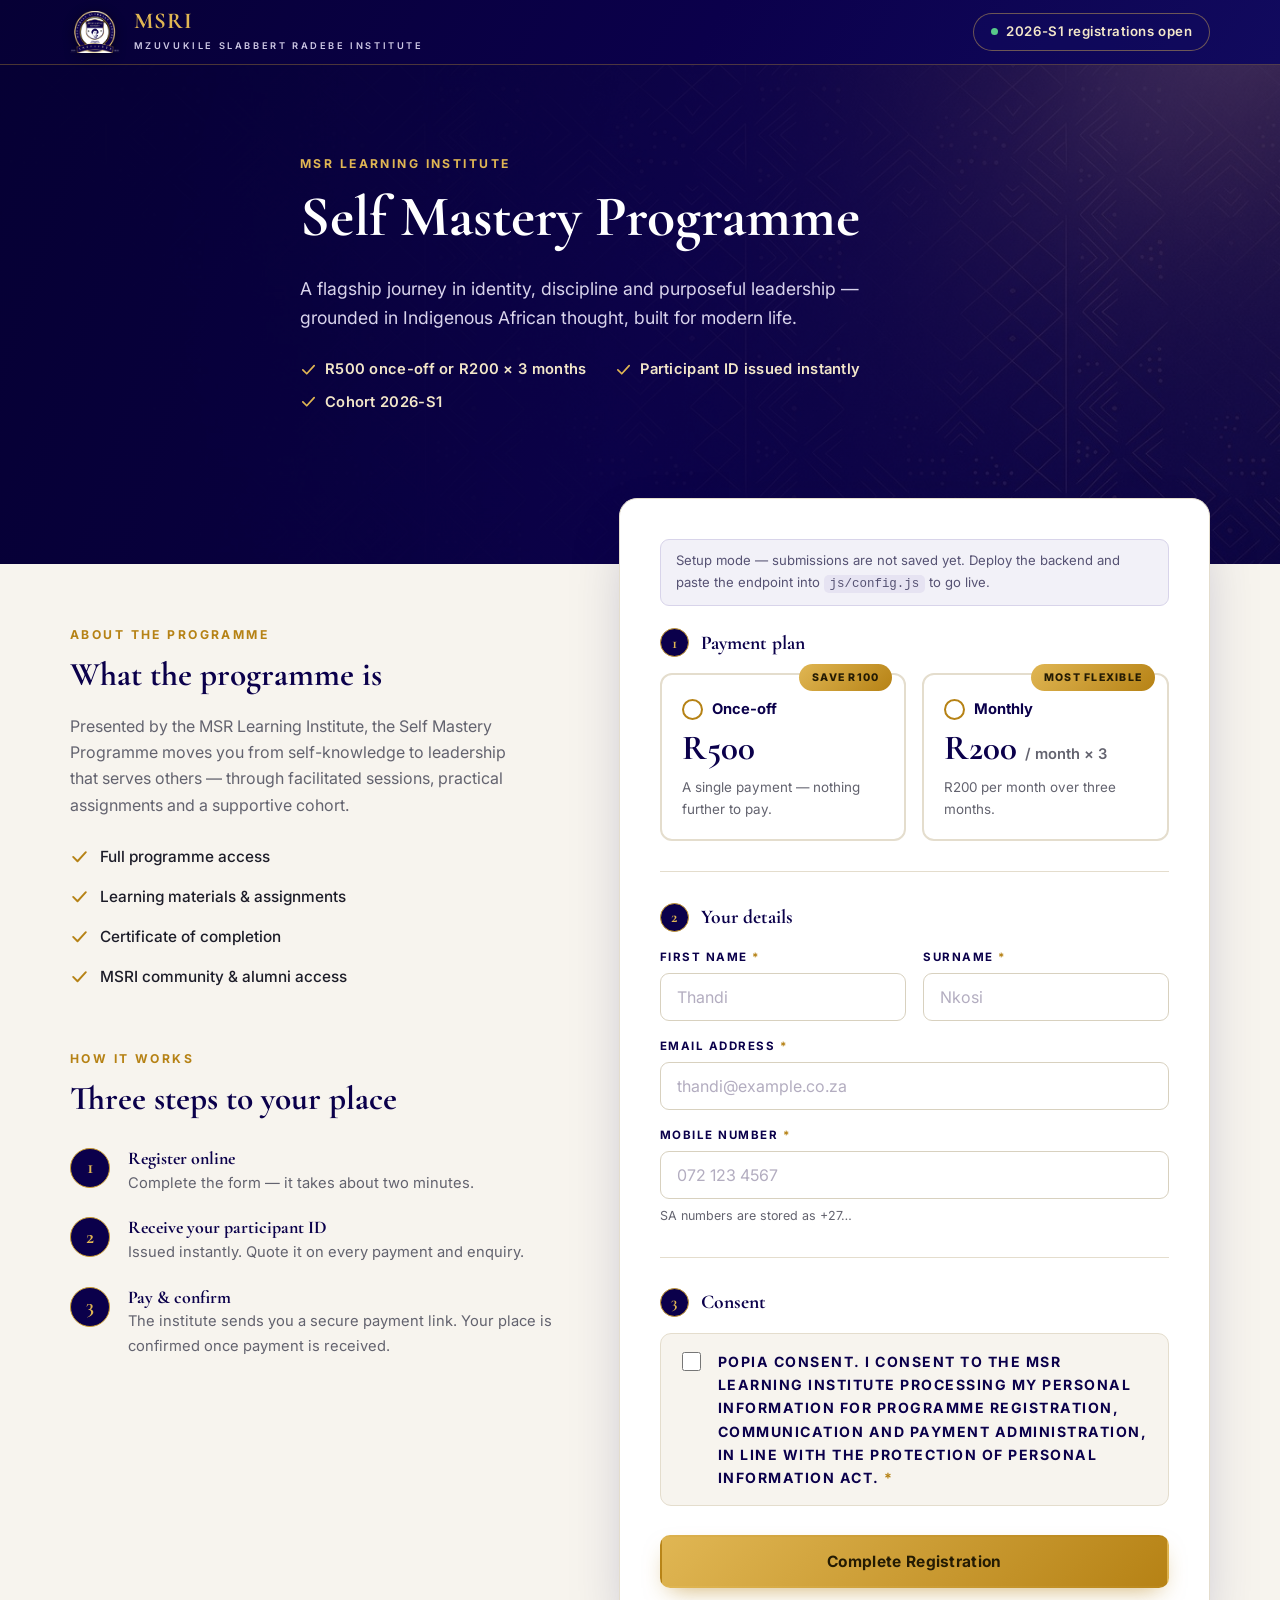
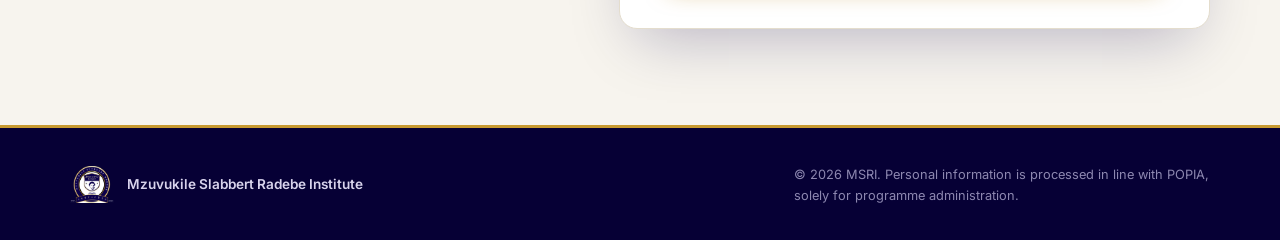
==== commit c69b9771: "Consolidate to a single professional registration page - Merge landing + registration into one focus" ====
--- a/frontend/index.html
+++ b/frontend/index.html
@@ -3,7 +3,7 @@
 <head>
   <meta charset="UTF-8">
   <meta name="viewport" content="width=device-width, initial-scale=1.0">
-  <title>Self Mastery Programme | MSR Learning Institute</title>
+  <title>Register | Self Mastery Programme — MSR Learning Institute</title>
   <meta name="description" content="Register for the Self Mastery Programme — the MSR Learning Institute's flagship journey in identity, discipline and purposeful leadership. R500 once-off or R200 × 3 months.">
   <link rel="icon" type="image/png" href="assets/img/favicon.png">
   <link rel="preconnect" href="https://fonts.googleapis.com">
@@ -13,249 +13,233 @@
 </head>
 <body>
 
-  <!-- ===== Navigation ===== -->
+  <!-- ===== Header ===== -->
   <header class="navbar">
     <div class="container navbar-inner">
       <a class="brand" href="index.html">
-        <img src="assets/img/logo.png" alt="MSRI — Mzuvukile Slabbert Radebe Institute seal">
+        <img src="assets/img/logo.png" alt="MSRI seal">
         <span>
           <span class="brand-name">MSRI</span>
           <span class="brand-sub">Mzuvukile Slabbert Radebe Institute</span>
         </span>
       </a>
-      <nav class="nav-links">
-        <a href="#pricing">Pricing</a>
-        <a href="https://msri-website.vercel.app/" target="_blank" rel="noopener">MSRI Home ↗</a>
-        <a href="register.html" class="btn btn-gold btn-sm">Register Now</a>
-      </nav>
+      <span class="nav-status"><span class="dot"></span>2026-S1 registrations open</span>
     </div>
   </header>
 
   <!-- ===== Hero ===== -->
   <section class="hero">
     <div class="container hero-inner">
-      <span class="eyebrow">MSR Learning Institute · Flagship Programme</span>
-      <h1>Master yourself.<br>Transform your world.</h1>
-      <p class="lead">
-        The Self Mastery Programme is the MSR Learning Institute's flagship journey in
-        identity, discipline and purposeful leadership — grounded in Indigenous African
-        thought, built for modern life.
-      </p>
-      <div class="hero-chips">
-        <span class="chip"><span class="dot"></span>R500 once-off</span>
-        <span class="chip"><span class="dot"></span>or R200 × 3 months</span>
-        <span class="chip"><span class="dot"></span>Registration open — 2026-S1</span>
-      </div>
-      <div class="hero-actions">
-        <a href="register.html" class="btn btn-gold">Register Now →</a>
-        <a href="#journey" class="btn btn-outline">Explore the programme</a>
-      </div>
+      <span class="eyebrow">MSR Learning Institute</span>
+      <h1>Self Mastery Programme</h1>
+      <p class="lead">A flagship journey in identity, discipline and purposeful leadership —
+        grounded in Indigenous African thought, built for modern life.</p>
+      <ul class="hero-facts">
+        <li>
+          <svg viewBox="0 0 24 24" fill="none" stroke="currentColor" stroke-width="2.4" stroke-linecap="round" stroke-linejoin="round"><polyline points="4 12.5 9.5 18 20 6.5"/></svg>
+          R500 once-off or R200 × 3 months
+        </li>
+        <li>
+          <svg viewBox="0 0 24 24" fill="none" stroke="currentColor" stroke-width="2.4" stroke-linecap="round" stroke-linejoin="round"><polyline points="4 12.5 9.5 18 20 6.5"/></svg>
+          Participant ID issued instantly
+        </li>
+        <li>
+          <svg viewBox="0 0 24 24" fill="none" stroke="currentColor" stroke-width="2.4" stroke-linecap="round" stroke-linejoin="round"><polyline points="4 12.5 9.5 18 20 6.5"/></svg>
+          Cohort 2026-S1
+        </li>
+      </ul>
     </div>
   </section>
 
-  <!-- ===== Pillars ===== -->
-  <section class="section" id="journey">
-    <div class="container">
-      <div class="section-head">
-        <span class="eyebrow">Your Journey</span>
-        <h2>Four pillars of self mastery</h2>
-        <p>A guided, practical path — each pillar builds on the last, moving you from
-          self-knowledge to leadership that serves others.</p>
-      </div>
-      <div class="grid-4">
-        <div class="card">
-          <div class="icon-badge">
-            <svg viewBox="0 0 24 24" fill="none" stroke="currentColor" stroke-width="2" stroke-linecap="round" stroke-linejoin="round"><path d="M1 12s4-7 11-7 11 7 11 7-4 7-11 7-11-7-11-7z"/><circle cx="12" cy="12" r="3"/></svg>
-          </div>
-          <h3>Self-Awareness &amp; Identity</h3>
-          <p>Know who you are and what you stand for. Root your identity in heritage,
-            values and honest self-knowledge.</p>
+  <!-- ===== Register ===== -->
+  <main class="register-section">
+    <div class="container split">
+
+      <!-- Left: programme information -->
+      <div class="split-info">
+        <div class="info-block">
+          <span class="eyebrow">About the programme</span>
+          <h2>What the programme is</h2>
+          <p>Presented by the MSR Learning Institute, the Self Mastery Programme moves you
+            from self-knowledge to leadership that serves others — through facilitated
+            sessions, practical assignments and a supportive cohort.</p>
+          <ul class="check-list">
+            <li>
+              <svg viewBox="0 0 24 24" fill="none" stroke="currentColor" stroke-width="2.4" stroke-linecap="round" stroke-linejoin="round"><polyline points="4 12.5 9.5 18 20 6.5"/></svg>
+              Full programme access
+            </li>
+            <li>
+              <svg viewBox="0 0 24 24" fill="none" stroke="currentColor" stroke-width="2.4" stroke-linecap="round" stroke-linejoin="round"><polyline points="4 12.5 9.5 18 20 6.5"/></svg>
+              Learning materials &amp; assignments
+            </li>
+            <li>
+              <svg viewBox="0 0 24 24" fill="none" stroke="currentColor" stroke-width="2.4" stroke-linecap="round" stroke-linejoin="round"><polyline points="4 12.5 9.5 18 20 6.5"/></svg>
+              Certificate of completion
+            </li>
+            <li>
+              <svg viewBox="0 0 24 24" fill="none" stroke="currentColor" stroke-width="2.4" stroke-linecap="round" stroke-linejoin="round"><polyline points="4 12.5 9.5 18 20 6.5"/></svg>
+              MSRI community &amp; alumni access
+            </li>
+          </ul>
         </div>
-        <div class="card">
-          <div class="icon-badge">
-            <svg viewBox="0 0 24 24" fill="none" stroke="currentColor" stroke-width="2" stroke-linecap="round" stroke-linejoin="round"><polyline points="17 1 21 5 17 9"/><path d="M3 11V9a4 4 0 0 1 4-4h14"/><polyline points="7 23 3 19 7 15"/><path d="M21 13v2a4 4 0 0 1-4 4H3"/></svg>
-          </div>
-          <h3>Discipline &amp; Habits</h3>
-          <p>Build the daily systems and self-control that turn good intentions into
-            consistent, visible action.</p>
-        </div>
-        <div class="card">
-          <div class="icon-badge">
-            <svg viewBox="0 0 24 24" fill="none" stroke="currentColor" stroke-width="2" stroke-linecap="round" stroke-linejoin="round"><circle cx="12" cy="12" r="10"/><polygon points="16.24 7.76 14.12 14.12 7.76 16.24 9.88 9.88 16.24 7.76"/></svg>
-          </div>
-          <h3>Purpose &amp; Vision</h3>
-          <p>Define a clear personal vision — then align your goals, time and energy
-            behind the life you are building.</p>
-        </div>
-        <div class="card">
-          <div class="icon-badge">
-            <svg viewBox="0 0 24 24" fill="none" stroke="currentColor" stroke-width="2" stroke-linecap="round" stroke-linejoin="round"><path d="M17 21v-2a4 4 0 0 0-4-4H5a4 4 0 0 0-4 4v2"/><circle cx="9" cy="7" r="4"/><path d="M23 21v-2a4 4 0 0 0-3-3.87"/><path d="M16 3.13a4 4 0 0 1 0 7.75"/></svg>
-          </div>
-          <h3>Influence &amp; Leadership</h3>
-          <p>Lead from a place of service — at home, at work and in your community,
-            with confidence and integrity.</p>
+
+        <div class="info-block">
+          <span class="eyebrow">How it works</span>
+          <h2>Three steps to your place</h2>
+          <ol class="mini-steps">
+            <li>
+              <span class="step-num">1</span>
+              <div>
+                <h3>Register online</h3>
+                <p>Complete the form — it takes about two minutes.</p>
+              </div>
+            </li>
+            <li>
+              <span class="step-num">2</span>
+              <div>
+                <h3>Receive your participant ID</h3>
+                <p>Issued instantly. Quote it on every payment and enquiry.</p>
+              </div>
+            </li>
+            <li>
+              <span class="step-num">3</span>
+              <div>
+                <h3>Pay &amp; confirm</h3>
+                <p>The institute sends you a secure payment link. Your place is confirmed
+                  once payment is received.</p>
+              </div>
+            </li>
+          </ol>
         </div>
       </div>
-    </div>
-  </section>
-
-  <!-- ===== About ===== -->
-  <section class="section section--tint">
-    <div class="container grid-2">
-      <div class="about-media">
-        <img src="assets/img/programme.jpg" alt="Self Mastery Programme participants">
-      </div>
-      <div>
-        <span class="eyebrow">About the Programme</span>
-        <h2>Rooted in African excellence,<br>made for your everyday life</h2>
-        <p>Presented by the <strong>Mzuvukile Slabbert Radebe Institute (MSRI)</strong>, the
-          Self Mastery Programme carries the institute's founding vision into personal
-          development: nurturing Indigenous African thought and leadership.</p>
-        <p>Through facilitated sessions, practical assignments and a supportive cohort,
-          you will build the inner foundation that every great leader stands on —
-          and leave with habits that last well beyond the programme.</p>
-        <div class="stats">
-          <div>
-            <div class="stat-value">2015</div>
-            <div class="stat-label">Institute Established</div>
-          </div>
-          <div>
-            <div class="stat-value">15,000+</div>
-            <div class="stat-label">Students Upskilled</div>
-          </div>
-          <div>
-            <div class="stat-value">100%</div>
-            <div class="stat-label">African-Centred</div>
+
+      <!-- Right: registration card -->
+      <div class="reg-card-col">
+        <div class="reg-card">
+          <p class="setup-note" id="demo-banner">
+            Setup mode — submissions are not saved yet. Deploy the backend and paste the
+            endpoint into <code>js/config.js</code> to go live.
+          </p>
+
+          <form id="reg-form" novalidate>
+            <div class="alert alert-error" id="form-alert" role="alert"></div>
+
+            <h2 class="form-section-title"><span class="num">1</span> Payment plan</h2>
+            <div class="field" id="field-pricing_plan">
+              <div class="plans-select" role="radiogroup" aria-label="Payment plan">
+              <label class="plan-option">
+                <input type="radio" name="pricing_plan" value="once_off">
+                <span class="plan-card">
+                  <span class="plan-badge">Save R100</span>
+                  <span class="plan-radio-dot">Once-off</span>
+                  <span class="plan-amount">R500</span>
+                  <span class="plan-note">A single payment — nothing further to pay.</span>
+                </span>
+              </label>
+              <label class="plan-option">
+                <input type="radio" name="pricing_plan" value="monthly">
+                <span class="plan-card">
+                  <span class="plan-badge">Most flexible</span>
+                  <span class="plan-radio-dot">Monthly</span>
+                  <span class="plan-amount">R200 <small>/ month × 3</small></span>
+                  <span class="plan-note">R200 per month over three months.</span>
+                </span>
+              </label>
+              </div>
+              <span class="field-msg"></span>
+            </div>
+
+            <h2 class="form-section-title"><span class="num">2</span> Your details</h2>
+            <div class="form-grid">
+              <div class="field" id="field-first_name">
+                <label for="first_name">First name <span class="req">*</span></label>
+                <input type="text" id="first_name" name="first_name" autocomplete="given-name" placeholder="Thandi" required>
+                <span class="field-msg"></span>
+              </div>
+              <div class="field" id="field-surname">
+                <label for="surname">Surname <span class="req">*</span></label>
+                <input type="text" id="surname" name="surname" autocomplete="family-name" placeholder="Nkosi" required>
+                <span class="field-msg"></span>
+              </div>
+              <div class="field field--full" id="field-email">
+                <label for="email">Email address <span class="req">*</span></label>
+                <input type="email" id="email" name="email" autocomplete="email" placeholder="thandi@example.co.za" required>
+                <span class="field-msg"></span>
+              </div>
+              <div class="field field--full" id="field-mobile">
+                <label for="mobile">Mobile number <span class="req">*</span></label>
+                <input type="tel" id="mobile" name="mobile" autocomplete="tel" placeholder="072 123 4567" required>
+                <span class="field-msg"></span>
+                <span class="field-hint">SA numbers are stored as +27…</span>
+              </div>
+            </div>
+
+            <h2 class="form-section-title"><span class="num">3</span> Consent</h2>
+            <div class="field" id="field-consent">
+              <label class="consent-box">
+                <input type="checkbox" id="consent" name="consent" required>
+                <span><strong>POPIA consent.</strong> I consent to the MSR Learning Institute
+                  processing my personal information for programme registration,
+                  communication and payment administration, in line with the Protection of
+                  Personal Information Act. <span class="req">*</span></span>
+              </label>
+              <span class="field-msg"></span>
+            </div>
+
+            <div class="form-actions">
+              <button type="submit" class="btn btn-gold btn-block" id="submit-btn">Complete Registration</button>
+            </div>
+          </form>
+
+          <!-- Success state (hidden until registered) -->
+          <div class="success-panel" id="success-panel" aria-live="polite">
+            <div id="already-banner" class="already-banner" style="display:none">This email is already registered</div>
+            <div class="success-icon">
+              <svg viewBox="0 0 24 24" fill="none" stroke="currentColor" stroke-width="2.4" stroke-linecap="round" stroke-linejoin="round"><polyline points="4 12.5 9.5 18 20 6.5"/></svg>
+            </div>
+            <h2 id="success-title">Registration received</h2>
+            <p class="sub" id="success-sub"></p>
+
+            <div class="pid-box">
+              <div class="pid-label">Participant ID</div>
+              <div class="pid-value" id="participant-id">MSRI-000000</div>
+              <button type="button" class="copy-btn" id="copy-btn">Copy ID</button>
+            </div>
+
+            <p class="success-meta" id="success-meta"></p>
+
+            <div class="next-steps">
+              <h3>What happens next</h3>
+              <ol>
+                <li>Keep your participant ID safe — quote it on every payment and enquiry.</li>
+                <li>The institute will send you a secure link to pay and upload your proof
+                  of payment.</li>
+                <li>Once your payment is confirmed, your place in the 2026-S1 cohort is
+                  secured.</li>
+              </ol>
+            </div>
+
+            <button type="button" class="btn btn-ghost" id="again-btn">Register another person</button>
           </div>
         </div>
       </div>
-    </div>
-  </section>
-
-  <!-- ===== Pricing ===== -->
-  <section class="section" id="pricing">
-    <div class="container">
-      <div class="section-head">
-        <span class="eyebrow">Investment</span>
-        <h2>Choose how you pay</h2>
-        <p>One programme, two ways to invest in yourself. Pick the plan that suits you
-          when you register.</p>
-      </div>
-      <div class="plans-grid">
-        <div class="plan">
-          <span class="plan-badge">Save R100</span>
-          <h3>Once-off payment</h3>
-          <div class="plan-amount">R500</div>
-          <p class="plan-summary">A single payment — R100 less than the monthly plan.</p>
-          <ul class="plan-includes">
-            <li><svg viewBox="0 0 24 24" fill="none" stroke="currentColor" stroke-width="2.2" stroke-linecap="round" stroke-linejoin="round"><circle cx="12" cy="12" r="10"/><polyline points="8 12.5 11 15.5 16 9.5"/></svg>Full programme access</li>
-            <li><svg viewBox="0 0 24 24" fill="none" stroke="currentColor" stroke-width="2.2" stroke-linecap="round" stroke-linejoin="round"><circle cx="12" cy="12" r="10"/><polyline points="8 12.5 11 15.5 16 9.5"/></svg>All learning materials &amp; assignments</li>
-            <li><svg viewBox="0 0 24 24" fill="none" stroke="currentColor" stroke-width="2.2" stroke-linecap="round" stroke-linejoin="round"><circle cx="12" cy="12" r="10"/><polyline points="8 12.5 11 15.5 16 9.5"/></svg>Certificate of completion</li>
-            <li><svg viewBox="0 0 24 24" fill="none" stroke="currentColor" stroke-width="2.2" stroke-linecap="round" stroke-linejoin="round"><circle cx="12" cy="12" r="10"/><polyline points="8 12.5 11 15.5 16 9.5"/></svg>MSRI community &amp; alumni events</li>
-          </ul>
-          <a class="btn btn-navy" href="register.html?plan=once_off">Register — R500 once-off</a>
-        </div>
-        <div class="plan plan--featured">
-          <span class="plan-badge">Most flexible</span>
-          <h3>Monthly plan</h3>
-          <div class="plan-amount">R200 <small>/ month × 3</small></div>
-          <p class="plan-summary">Spread the cost — R200 per month over three months.</p>
-          <ul class="plan-includes">
-            <li><svg viewBox="0 0 24 24" fill="none" stroke="currentColor" stroke-width="2.2" stroke-linecap="round" stroke-linejoin="round"><circle cx="12" cy="12" r="10"/><polyline points="8 12.5 11 15.5 16 9.5"/></svg>Full programme access</li>
-            <li><svg viewBox="0 0 24 24" fill="none" stroke="currentColor" stroke-width="2.2" stroke-linecap="round" stroke-linejoin="round"><circle cx="12" cy="12" r="10"/><polyline points="8 12.5 11 15.5 16 9.5"/></svg>All learning materials &amp; assignments</li>
-            <li><svg viewBox="0 0 24 24" fill="none" stroke="currentColor" stroke-width="2.2" stroke-linecap="round" stroke-linejoin="round"><circle cx="12" cy="12" r="10"/><polyline points="8 12.5 11 15.5 16 9.5"/></svg>Certificate of completion</li>
-            <li><svg viewBox="0 0 24 24" fill="none" stroke="currentColor" stroke-width="2.2" stroke-linecap="round" stroke-linejoin="round"><circle cx="12" cy="12" r="10"/><polyline points="8 12.5 11 15.5 16 9.5"/></svg>MSRI community &amp; alumni events</li>
-          </ul>
-          <a class="btn btn-gold" href="register.html?plan=monthly">Register — R200/month</a>
-        </div>
-      </div>
-    </div>
-  </section>
-
-  <!-- ===== Steps ===== -->
-  <section class="section section--tint">
-    <div class="container">
-      <div class="section-head">
-        <span class="eyebrow">Simple &amp; Secure</span>
-        <h2>How registration works</h2>
-      </div>
-      <div class="grid-3">
-        <div class="card">
-          <div class="step-num">1</div>
-          <h3>Register online</h3>
-          <p>Complete the registration form — it takes about two minutes. You'll choose
-            your payment plan as part of the form.</p>
-        </div>
-        <div class="card">
-          <div class="step-num">2</div>
-          <h3>Receive your participant ID</h3>
-          <p>Your unique participant ID is issued immediately. Keep it safe — you'll use
-            it for all payments and communication.</p>
-        </div>
-        <div class="card">
-          <div class="step-num">3</div>
-          <h3>Pay &amp; confirm</h3>
-          <p>The institute sends you a secure link to make your payment and upload your
-            proof of payment. Then your place is confirmed.</p>
-        </div>
-      </div>
-    </div>
-  </section>
-
-  <!-- ===== CTA ===== -->
-  <section class="section">
-    <div class="container">
-      <div class="cta-banner">
-        <span class="eyebrow" style="color:var(--gold-bright)">Seats are limited per cohort</span>
-        <h2>Your journey begins with a single step.</h2>
-        <p>Join the 2026-S1 cohort of the Self Mastery Programme and start building the
-          life you were designed for.</p>
-        <a href="register.html" class="btn btn-gold">Register Now →</a>
-      </div>
-    </div>
-  </section>
+
+    </div>
+  </main>
 
   <!-- ===== Footer ===== -->
   <footer class="footer">
-    <div class="container">
-      <div class="footer-grid">
-        <div>
-          <div class="footer-brand">
-            <img src="assets/img/logo.png" alt="MSRI seal">
-            <div>
-              <div class="brand-name" style="font-size:1.2rem">MSRI</div>
-              <div class="brand-sub">Mzuvukile Slabbert Radebe Institute</div>
-            </div>
-          </div>
-          <p>Transforming the African landscape. Grounded in innovation. Empowering
-            Africa's next generation of leaders through education rooted in Indigenous
-            African thought.</p>
-        </div>
-        <div>
-          <h4>Quick Links</h4>
-          <ul>
-            <li><a href="index.html#journey">The Programme</a></li>
-            <li><a href="index.html#pricing">Pricing</a></li>
-            <li><a href="register.html">Register</a></li>
-            <li><a href="https://msri-website.vercel.app/" target="_blank" rel="noopener">MSRI Website</a></li>
-          </ul>
-        </div>
-        <div>
-          <h4>Registration</h4>
-          <ul>
-            <li>Complete the online form to secure your place.</li>
-            <li>Payment details and your secure proof-of-payment link are sent by the
-              institute after registration.</li>
-          </ul>
-        </div>
+    <div class="container footer-inner">
+      <div class="footer-brand">
+        <img src="assets/img/logo.png" alt="MSRI seal">
+        <span>Mzuvukile Slabbert Radebe Institute</span>
       </div>
-      <div class="footer-bottom">
-        <span>© 2026 Mzuvukile Slabbert Radebe Institute (MSRI). All rights reserved.</span>
-        <span>Your personal information is processed in line with POPIA, solely for
-          programme administration.</span>
-      </div>
+      <p class="footer-note">© 2026 MSRI. Personal information is processed in line with
+        POPIA, solely for programme administration.</p>
     </div>
   </footer>
 
+  <script src="js/config.js"></script>
+  <script src="js/register.js"></script>
 </body>
 </html>
--- a/frontend/css/styles.css
+++ b/frontend/css/styles.css
@@ -7,7 +7,6 @@
   --navy: #0b004b;
   --navy-900: #060035;
   --navy-800: #110a5e;
-  --navy-700: #1c1468;
   --gold: #c89a30;
   --gold-deep: #b68215;
   --gold-bright: #e0b653;
@@ -16,20 +15,18 @@
   --paper: #f7f4ee;
   --white: #ffffff;
   --ink: #1c1c28;
-  --muted: #66667a;
+  --muted: #63636f;
   --line: #e4ddcd;
   --error: #b3261e;
   --error-bg: #fdecea;
-  --ok: #1e7a44;
-  --radius: 16px;
+  --radius: 14px;
   --font-display: "Cormorant Garamond", "Times New Roman", serif;
   --font-body: "Inter", "Segoe UI", system-ui, -apple-system, sans-serif;
   --shadow-lg: 0 24px 60px -18px rgba(11, 0, 75, 0.28);
-  --shadow-md: 0 12px 32px -12px rgba(11, 0, 75, 0.22);
+  --shadow-md: 0 14px 34px -14px rgba(11, 0, 75, 0.24);
 }
 
 * { box-sizing: border-box; }
-
 html { scroll-behavior: smooth; }
 
 body {
@@ -43,39 +40,27 @@
 }
 
 img { max-width: 100%; display: block; }
-
-h1, h2, h3, .display {
+p { margin: 0 0 1em; }
+
+h1, h2, h3 {
   font-family: var(--font-display);
   color: var(--navy);
-  line-height: 1.12;
-  margin: 0 0 0.6em;
-  font-weight: 700;
-}
-
-p { margin: 0 0 1em; }
-
-a { color: var(--gold-deep); }
-
-.container {
-  width: min(1120px, 92%);
-  margin: 0 auto;
-}
+  line-height: 1.14;
+  margin: 0 0 0.55em;
+  font-weight: 700;
+}
+
+.container { width: min(1140px, 92%); margin: 0 auto; }
 
 .eyebrow {
   display: inline-block;
-  font-size: 0.78rem;
-  font-weight: 700;
-  letter-spacing: 0.22em;
+  font-size: 0.76rem;
+  font-weight: 700;
+  letter-spacing: 0.2em;
   text-transform: uppercase;
   color: var(--gold-deep);
-  margin-bottom: 0.9rem;
-}
-
-.section { padding: 96px 0; }
-.section--tint { background: var(--white); }
-.section-head { max-width: 640px; margin: 0 auto 56px; text-align: center; }
-.section-head h2 { font-size: clamp(1.9rem, 3.4vw, 2.7rem); }
-.section-head p { color: var(--muted); margin-bottom: 0; }
+  margin-bottom: 0.7rem;
+}
 
 /* ------------------------------------------------------------
    Buttons
@@ -84,12 +69,12 @@
   display: inline-flex;
   align-items: center;
   justify-content: center;
-  gap: 0.55rem;
+  gap: 0.5rem;
   padding: 0.95rem 1.9rem;
   border-radius: 10px;
   border: 2px solid transparent;
   font-family: var(--font-body);
-  font-size: 0.98rem;
+  font-size: 0.97rem;
   font-weight: 700;
   letter-spacing: 0.02em;
   text-decoration: none;
@@ -103,28 +88,21 @@
   color: #241b03;
   box-shadow: 0 10px 24px -10px rgba(182, 130, 21, 0.65);
 }
-.btn-gold:hover { transform: translateY(-2px); box-shadow: 0 16px 30px -10px rgba(182, 130, 21, 0.75); }
+.btn-gold:hover { transform: translateY(-1px); box-shadow: 0 14px 28px -10px rgba(182, 130, 21, 0.75); }
 .btn-gold:active { transform: translateY(0); }
 .btn-gold[disabled] { opacity: 0.65; cursor: wait; transform: none; }
 
-.btn-outline {
+.btn-ghost {
   background: transparent;
-  border-color: var(--gold);
-  color: var(--gold-bright);
-}
-.btn-outline:hover { background: rgba(200, 154, 48, 0.12); }
-
-.btn-navy {
-  background: var(--navy);
-  color: var(--white);
-}
-.btn-navy:hover { background: var(--navy-800); transform: translateY(-2px); }
-
-.btn-sm { padding: 0.6rem 1.2rem; font-size: 0.88rem; }
+  border-color: #cfc8b8;
+  color: var(--muted);
+}
+.btn-ghost:hover { border-color: var(--navy); color: var(--navy); }
+
 .btn-block { width: 100%; }
 
 /* ------------------------------------------------------------
-   Navigation
+   Header
    ------------------------------------------------------------ */
 .navbar {
   position: sticky;
@@ -138,326 +116,120 @@
   align-items: center;
   justify-content: space-between;
   gap: 1rem;
-  padding: 0.7rem 0;
-}
-.brand {
-  display: flex;
-  align-items: center;
-  gap: 0.85rem;
-  text-decoration: none;
-}
-.brand img { width: 52px; height: auto; filter: drop-shadow(0 2px 6px rgba(0,0,0,0.45)); }
+  padding: 0.65rem 0;
+}
+.brand { display: flex; align-items: center; gap: 0.85rem; text-decoration: none; }
+.brand img { width: 50px; height: auto; filter: drop-shadow(0 2px 6px rgba(0, 0, 0, 0.45)); }
 .brand-name {
+  display: block;
   font-family: var(--font-display);
-  font-size: 1.45rem;
+  font-size: 1.42rem;
   font-weight: 700;
   color: var(--gold-bright);
   line-height: 1;
-  letter-spacing: 0.04em;
+  letter-spacing: 0.05em;
 }
 .brand-sub {
   display: block;
-  font-family: var(--font-body);
-  font-size: 0.6rem;
+  font-size: 0.58rem;
   font-weight: 600;
-  letter-spacing: 0.3em;
+  letter-spacing: 0.28em;
   color: #cdc7e4;
-  margin-top: 0.3rem;
+  margin-top: 0.32rem;
   text-transform: uppercase;
 }
-.nav-links { display: flex; align-items: center; gap: 1.4rem; }
-.nav-links a:not(.btn) {
-  color: #e8e4f6;
-  text-decoration: none;
+.nav-status {
+  display: inline-flex;
+  align-items: center;
+  gap: 0.55rem;
+  font-size: 0.83rem;
+  font-weight: 600;
+  letter-spacing: 0.04em;
+  color: var(--gold-pale);
+  border: 1px solid rgba(224, 182, 83, 0.45);
+  border-radius: 999px;
+  padding: 0.42rem 1.05rem;
+  background: rgba(17, 10, 94, 0.5);
+  white-space: nowrap;
+}
+.nav-status .dot { width: 7px; height: 7px; border-radius: 50%; background: #58c98a; }
+
+/* ------------------------------------------------------------
+   Hero
+   ------------------------------------------------------------ */
+.hero {
+  background:
+    linear-gradient(108deg, rgba(6, 0, 53, 0.96) 0%, rgba(11, 0, 75, 0.9) 52%, rgba(11, 0, 75, 0.72) 100%),
+    url("../assets/img/hero-bg.jpg") center / cover no-repeat;
+  color: var(--white);
+  padding: 84px 0 150px;
+}
+.hero-inner { max-width: 680px; }
+.hero .eyebrow { color: var(--gold-bright); }
+.hero h1 {
+  color: var(--white);
+  font-size: clamp(2.4rem, 5vw, 3.6rem);
+  margin-bottom: 0.4em;
+}
+.hero .lead {
+  color: #d9d4ec;
+  font-size: 1.1rem;
+  max-width: 560px;
+  margin: 0 0 1.6rem;
+}
+.hero-facts {
+  list-style: none;
+  display: flex;
+  flex-wrap: wrap;
+  gap: 0.5rem 1.8rem;
+  padding: 0;
+  margin: 0;
+}
+.hero-facts li {
+  display: inline-flex;
+  align-items: center;
+  gap: 0.5rem;
   font-size: 0.92rem;
   font-weight: 600;
   letter-spacing: 0.02em;
-}
-.nav-links a:not(.btn):hover { color: var(--gold-bright); }
-
-/* ------------------------------------------------------------
-   Hero
-   ------------------------------------------------------------ */
-.hero {
-  position: relative;
-  background:
-    linear-gradient(105deg, rgba(6, 0, 53, 0.95) 0%, rgba(11, 0, 75, 0.86) 45%, rgba(11, 0, 75, 0.45) 100%),
-    url("../assets/img/hero-bg.jpg") center / cover no-repeat;
-  color: var(--white);
-  padding: 118px 0 132px;
-}
-.hero--compact { padding: 84px 0 120px; }
-.hero-inner { max-width: 720px; }
-.hero .eyebrow { color: var(--gold-bright); }
-.hero h1 {
-  color: var(--white);
-  font-size: clamp(2.5rem, 5.4vw, 4.1rem);
-  margin-bottom: 0.45em;
-}
-.hero .lead {
-  color: #d9d4ec;
-  font-size: 1.13rem;
-  max-width: 600px;
-  margin-bottom: 1.8rem;
-}
-.hero-chips { display: flex; flex-wrap: wrap; gap: 0.6rem; margin-bottom: 2.2rem; }
-.chip {
-  display: inline-flex;
-  align-items: center;
-  gap: 0.45rem;
-  padding: 0.45rem 1rem;
-  border: 1px solid rgba(224, 182, 83, 0.55);
-  border-radius: 999px;
-  background: rgba(17, 10, 94, 0.55);
   color: var(--gold-pale);
-  font-size: 0.86rem;
-  font-weight: 600;
-  letter-spacing: 0.03em;
-}
-.chip .dot { width: 7px; height: 7px; border-radius: 50%; background: var(--gold-bright); }
-.hero-actions { display: flex; flex-wrap: wrap; gap: 0.9rem; }
-
-/* ------------------------------------------------------------
-   Pillars / cards
-   ------------------------------------------------------------ */
-.grid-4 { display: grid; grid-template-columns: repeat(4, 1fr); gap: 1.4rem; }
-.grid-3 { display: grid; grid-template-columns: repeat(3, 1fr); gap: 1.4rem; }
-.grid-2 { display: grid; grid-template-columns: repeat(2, 1fr); gap: 3.4rem; align-items: center; }
-
-.card {
-  background: var(--white);
-  border: 1px solid var(--line);
-  border-radius: var(--radius);
-  padding: 2rem 1.7rem;
-  box-shadow: 0 6px 18px -12px rgba(11, 0, 75, 0.18);
-  transition: transform 0.18s ease, box-shadow 0.18s ease;
-}
-.card:hover { transform: translateY(-4px); box-shadow: var(--shadow-md); }
-.card h3 { font-size: 1.35rem; margin-bottom: 0.5rem; }
-.card p { color: var(--muted); font-size: 0.95rem; margin: 0; }
-
-.icon-badge {
-  width: 54px;
-  height: 54px;
-  border-radius: 14px;
-  background: var(--gold-pale);
-  color: var(--gold-deep);
-  display: flex;
-  align-items: center;
-  justify-content: center;
-  margin-bottom: 1.2rem;
-}
-.icon-badge svg { width: 26px; height: 26px; }
-
-/* ------------------------------------------------------------
-   About split
-   ------------------------------------------------------------ */
-.about-media { position: relative; }
-.about-media img {
-  border-radius: var(--radius);
-  box-shadow: var(--shadow-lg);
-}
-.about-media::after {
-  content: "";
-  position: absolute;
-  inset: 18px -18px -18px 18px;
-  border: 2px solid var(--gold);
-  border-radius: var(--radius);
-  z-index: -1;
-  opacity: 0.55;
-}
-.stats { display: flex; gap: 2.4rem; margin-top: 2.2rem; flex-wrap: wrap; }
-.stat-value {
-  font-family: var(--font-display);
-  font-size: 2.3rem;
-  font-weight: 700;
-  color: var(--gold-deep);
-  line-height: 1;
-}
-.stat-label {
-  font-size: 0.8rem;
-  letter-spacing: 0.08em;
-  text-transform: uppercase;
-  color: var(--muted);
-  margin-top: 0.35rem;
-}
-
-/* ------------------------------------------------------------
-   Pricing
-   ------------------------------------------------------------ */
-.plans-grid { display: grid; grid-template-columns: repeat(2, 1fr); gap: 1.6rem; max-width: 860px; margin: 0 auto; }
-.plan {
-  position: relative;
-  background: var(--white);
-  border: 2px solid var(--line);
-  border-radius: 18px;
-  padding: 2.4rem 2rem;
-  display: flex;
-  flex-direction: column;
-  transition: transform 0.18s ease, box-shadow 0.18s ease;
-}
-.plan:hover { transform: translateY(-4px); box-shadow: var(--shadow-md); }
-.plan--featured { border-color: var(--gold); box-shadow: 0 18px 44px -18px rgba(182, 130, 21, 0.4); }
-.plan-badge {
-  position: absolute;
-  top: -14px;
-  left: 50%;
-  transform: translateX(-50%);
-  background: linear-gradient(135deg, var(--gold-bright), var(--gold-deep));
-  color: #241b03;
-  font-size: 0.72rem;
-  font-weight: 800;
-  letter-spacing: 0.14em;
-  text-transform: uppercase;
-  padding: 0.35rem 1rem;
-  border-radius: 999px;
-  white-space: nowrap;
-}
-.plan-amount {
-  font-family: var(--font-display);
-  font-size: 3.2rem;
-  font-weight: 700;
-  color: var(--navy);
-  line-height: 1;
-  margin: 0.6rem 0 0.2rem;
-}
-.plan-amount small { font-size: 1.05rem; font-family: var(--font-body); color: var(--muted); font-weight: 600; }
-.plan-summary { color: var(--muted); font-size: 0.95rem; margin-bottom: 1.4rem; }
-.plan-includes { list-style: none; padding: 0; margin: 0 0 1.8rem; flex: 1; }
-.plan-includes li {
-  display: flex;
-  gap: 0.6rem;
+}
+.hero-facts svg { width: 17px; height: 17px; color: var(--gold-bright); flex-shrink: 0; }
+
+/* ------------------------------------------------------------
+   Split layout: info + form
+   ------------------------------------------------------------ */
+.register-section { padding: 0 0 96px; }
+.split {
+  display: grid;
+  grid-template-columns: minmax(0, 5fr) minmax(0, 6fr);
+  gap: 3.5rem;
+  align-items: start;
+}
+.split-info { padding-top: 3.5rem; }
+.info-block { margin-bottom: 3rem; }
+.info-block:last-child { margin-bottom: 0; }
+.info-block h2 { font-size: clamp(1.6rem, 2.6vw, 2.1rem); }
+.info-block > p { color: var(--muted); max-width: 46ch; }
+
+.check-list { list-style: none; padding: 0; margin: 1.2rem 0 0; }
+.check-list li {
+  display: flex;
   align-items: flex-start;
-  padding: 0.42rem 0;
-  font-size: 0.95rem;
-  color: var(--ink);
-}
-.plan-includes svg { width: 19px; height: 19px; color: var(--ok); flex-shrink: 0; margin-top: 2px; }
-
-/* ------------------------------------------------------------
-   Steps
-   ------------------------------------------------------------ */
+  gap: 0.7rem;
+  padding: 0.45rem 0;
+  font-size: 0.96rem;
+  font-weight: 500;
+}
+.check-list svg { width: 19px; height: 19px; color: var(--gold-deep); flex-shrink: 0; margin-top: 3px; }
+
+.mini-steps { list-style: none; padding: 0; margin: 1rem 0 0; counter-reset: step; }
+.mini-steps li { display: flex; gap: 1.1rem; padding: 0.7rem 0; }
+.mini-steps h3 { font-size: 1.12rem; margin-bottom: 0.15rem; }
+.mini-steps p { color: var(--muted); font-size: 0.92rem; margin: 0; }
 .step-num {
-  width: 46px;
-  height: 46px;
-  border-radius: 50%;
-  background: var(--navy);
-  color: var(--gold-bright);
-  font-family: var(--font-display);
-  font-size: 1.4rem;
-  font-weight: 700;
-  display: flex;
-  align-items: center;
-  justify-content: center;
-  margin-bottom: 1.1rem;
-  border: 1.5px solid var(--gold);
-}
-
-/* ------------------------------------------------------------
-   CTA banner
-   ------------------------------------------------------------ */
-.cta-banner {
-  background:
-    linear-gradient(110deg, rgba(6, 0, 53, 0.96) 0%, rgba(11, 0, 75, 0.9) 55%, rgba(28, 20, 104, 0.82) 100%),
-    url("../assets/img/hero-bg.jpg") center / cover no-repeat;
-  border-radius: 22px;
-  padding: 4.5rem 2rem;
-  text-align: center;
-  color: var(--white);
-  box-shadow: var(--shadow-lg);
-}
-.cta-banner h2 { color: var(--white); font-size: clamp(1.8rem, 3.2vw, 2.5rem); }
-.cta-banner p { color: #d9d4ec; max-width: 520px; margin: 0 auto 1.8rem; }
-
-/* ------------------------------------------------------------
-   Footer
-   ------------------------------------------------------------ */
-.footer {
-  background: var(--navy-900);
-  color: #b9b3d6;
-  padding: 64px 0 0;
-  border-top: 3px solid var(--gold);
-  font-size: 0.92rem;
-}
-.footer-grid { display: grid; grid-template-columns: 1.4fr 1fr 1fr; gap: 2.6rem; padding-bottom: 2.8rem; }
-.footer h4 {
-  color: var(--gold-bright);
-  font-size: 0.82rem;
-  letter-spacing: 0.18em;
-  text-transform: uppercase;
-  margin: 0 0 1rem;
-}
-.footer ul { list-style: none; padding: 0; margin: 0; }
-.footer li { padding: 0.28rem 0; }
-.footer a { color: #d8d3ec; text-decoration: none; }
-.footer a:hover { color: var(--gold-bright); }
-.footer-brand { display: flex; gap: 1rem; align-items: center; margin-bottom: 1rem; }
-.footer-brand img { width: 62px; }
-.footer-bottom {
-  border-top: 1px solid rgba(200, 154, 48, 0.25);
-  padding: 1.3rem 0;
-  font-size: 0.8rem;
-  color: #8d87b0;
-  display: flex;
-  justify-content: space-between;
-  gap: 1rem;
-  flex-wrap: wrap;
-}
-
-/* ------------------------------------------------------------
-   Registration page
-   ------------------------------------------------------------ */
-.register-wrap {
-  width: min(920px, 92%);
-  margin: -72px auto 96px;
-  position: relative;
-  z-index: 5;
-}
-.reg-card {
-  background: var(--white);
-  border-radius: 20px;
-  box-shadow: var(--shadow-lg);
-  padding: clamp(1.6rem, 4vw, 3rem);
-  border: 1px solid var(--line);
-}
-.demo-banner {
-  display: none;
-  background: #fff8e6;
-  border: 1px solid #ecd9a0;
-  color: #7a5b10;
-  border-radius: 10px;
-  padding: 0.75rem 1rem;
-  font-size: 0.88rem;
-  margin-bottom: 1.6rem;
-}
-.demo-banner.visible { display: block; }
-
-.prog-strip {
-  display: flex;
-  align-items: center;
-  gap: 1.1rem;
-  background: var(--gold-tint);
-  border: 1px solid #eadfbd;
-  border-left: 4px solid var(--gold);
-  border-radius: 14px;
-  padding: 1.1rem 1.3rem;
-  margin-bottom: 2.2rem;
-}
-.prog-strip img { width: 58px; height: auto; }
-.prog-strip h2 { font-size: 1.45rem; margin: 0; }
-.prog-strip p { margin: 0.15rem 0 0; color: var(--muted); font-size: 0.88rem; }
-
-.form-section-title {
-  display: flex;
-  align-items: center;
-  gap: 0.8rem;
-  font-size: 1.25rem;
-  margin: 2rem 0 1.1rem;
-}
-.form-section-title:first-of-type { margin-top: 0; }
-.form-section-title .num {
-  width: 30px;
-  height: 30px;
+  width: 40px;
+  height: 40px;
   flex-shrink: 0;
   border-radius: 50%;
   background: var(--navy);
@@ -465,83 +237,126 @@
   border: 1.5px solid var(--gold);
   font-family: var(--font-display);
   font-weight: 700;
-  font-size: 1.02rem;
+  font-size: 1.25rem;
   display: inline-flex;
   align-items: center;
   justify-content: center;
 }
 
+/* ------------------------------------------------------------
+   Registration card
+   ------------------------------------------------------------ */
+.reg-card-col { margin-top: -66px; }
+.reg-card {
+  background: var(--white);
+  border-radius: 18px;
+  box-shadow: var(--shadow-lg);
+  border: 1px solid var(--line);
+  padding: clamp(1.5rem, 3.4vw, 2.5rem);
+}
+
+.setup-note {
+  display: none;
+  background: #f2f1f8;
+  border: 1px solid #d8d4ea;
+  color: #565273;
+  border-radius: 9px;
+  padding: 0.65rem 0.95rem;
+  font-size: 0.82rem;
+  margin: 0 0 1.4rem;
+}
+.setup-note.visible { display: block; }
+.setup-note code { background: #e6e3f2; border-radius: 5px; padding: 0.1rem 0.35rem; font-size: 0.78rem; }
+
 /* Plan selector */
-.plans-select { display: grid; grid-template-columns: 1fr 1fr; gap: 1.1rem; }
+.plans-select { display: grid; grid-template-columns: 1fr 1fr; gap: 1rem; }
 .plan-option input { position: absolute; opacity: 0; pointer-events: none; }
 .plan-card {
   position: relative;
-  display: block;
+  display: flex;
+  flex-direction: column;
   border: 2px solid var(--line);
-  border-radius: 14px;
-  padding: 1.5rem 1.4rem 1.3rem;
+  border-radius: 12px;
+  padding: 1.35rem 1.25rem 1.15rem;
   cursor: pointer;
+  height: 100%;
   transition: border-color 0.15s ease, box-shadow 0.15s ease, background 0.15s ease;
-  height: 100%;
 }
 .plan-card:hover { border-color: var(--gold); }
-.plan-card .plan-badge {
-  top: -12px;
-  left: auto;
-  right: 14px;
-  transform: none;
-}
-.plan-card .plan-amount { font-size: 2.35rem; margin: 0.35rem 0 0.15rem; }
-.plan-card .plan-note { color: var(--muted); font-size: 0.87rem; margin: 0.5rem 0 0; }
+.plan-badge {
+  position: absolute;
+  top: -11px;
+  right: 12px;
+  background: linear-gradient(135deg, var(--gold-bright), var(--gold-deep));
+  color: #241b03;
+  font-size: 0.66rem;
+  font-weight: 800;
+  letter-spacing: 0.12em;
+  text-transform: uppercase;
+  padding: 0.28rem 0.8rem;
+  border-radius: 999px;
+  white-space: nowrap;
+}
+.plan-radio-dot {
+  display: inline-flex;
+  align-items: center;
+  gap: 0.55rem;
+  font-weight: 700;
+  color: var(--navy);
+  font-size: 0.92rem;
+}
+.plan-radio-dot::before {
+  content: "";
+  width: 17px;
+  height: 17px;
+  border-radius: 50%;
+  border: 2px solid var(--gold-deep);
+  background: var(--white);
+  flex-shrink: 0;
+  transition: background 0.12s ease;
+}
+.plan-amount {
+  font-family: var(--font-display);
+  font-size: 2.2rem;
+  font-weight: 700;
+  color: var(--navy);
+  line-height: 1.1;
+  margin: 0.5rem 0 0.2rem;
+}
+.plan-amount small { font-size: 0.92rem; font-family: var(--font-body); color: var(--muted); font-weight: 600; }
+.plan-note { color: var(--muted); font-size: 0.84rem; margin: 0.3rem 0 0; }
 .plan-option input:checked + .plan-card {
   border-color: var(--gold);
   background: #fffdf4;
   box-shadow: 0 0 0 4px rgba(200, 154, 48, 0.16);
 }
-.plan-option input:focus-visible + .plan-card { outline: 3px solid rgba(200, 154, 48, 0.5); outline-offset: 2px; }
-.plan-radio-dot {
-  display: inline-flex;
-  align-items: center;
-  gap: 0.55rem;
-  font-weight: 700;
-  color: var(--navy);
-  font-size: 0.95rem;
-}
-.plan-radio-dot::before {
-  content: "";
-  width: 18px;
-  height: 18px;
-  border-radius: 50%;
-  border: 2px solid var(--gold-deep);
-  background: var(--white);
-  transition: background 0.12s ease, box-shadow 0.12s ease;
-}
 .plan-option input:checked + .plan-card .plan-radio-dot::before {
   background: radial-gradient(circle, var(--gold-deep) 0 42%, var(--white) 46%);
 }
+.plan-option input:focus-visible + .plan-card { outline: 3px solid rgba(200, 154, 48, 0.5); outline-offset: 2px; }
 
 /* Fields */
-.form-grid { display: grid; grid-template-columns: 1fr 1fr; gap: 1.1rem 1.2rem; }
-.field { display: flex; flex-direction: column; gap: 0.4rem; }
+.form-grid { display: grid; grid-template-columns: 1fr 1fr; gap: 1rem 1.1rem; }
+.field { display: flex; flex-direction: column; gap: 0.38rem; }
 .field--full { grid-column: 1 / -1; }
-.field label {
-  font-size: 0.74rem;
-  font-weight: 700;
-  letter-spacing: 0.14em;
+.field > label {
+  font-size: 0.72rem;
+  font-weight: 700;
+  letter-spacing: 0.13em;
   text-transform: uppercase;
   color: var(--navy);
 }
-.field label .req { color: var(--gold-deep); }
+.req { color: var(--gold-deep); }
 .field input {
   font-family: var(--font-body);
   font-size: 1rem;
   color: var(--ink);
-  padding: 0.85rem 1rem;
+  padding: 0.82rem 1rem;
   border: 1.5px solid #d8d1bf;
-  border-radius: 10px;
+  border-radius: 9px;
   background: var(--white);
+  width: 100%;
   transition: border-color 0.14s ease, box-shadow 0.14s ease;
-  width: 100%;
 }
 .field input::placeholder { color: #b3adc0; }
 .field input:focus {
@@ -550,52 +365,79 @@
   box-shadow: 0 0 0 3.5px rgba(200, 154, 48, 0.18);
 }
 .field.has-error input { border-color: var(--error); background: #fffbfb; }
-.field-msg { display: none; color: var(--error); font-size: 0.83rem; font-weight: 500; }
+.field-msg { display: none; color: var(--error); font-size: 0.82rem; font-weight: 500; }
 .field.has-error .field-msg { display: block; }
-.field-hint { color: var(--muted); font-size: 0.8rem; }
+.field-hint { color: var(--muted); font-size: 0.78rem; }
+
+.form-section-title {
+  display: flex;
+  align-items: center;
+  gap: 0.75rem;
+  font-size: 1.22rem;
+  margin: 1.9rem 0 1rem;
+  padding-top: 1.9rem;
+  border-top: 1px solid var(--line);
+}
+#reg-form .form-section-title:first-of-type { margin-top: 0; padding-top: 0; border-top: none; }
+.form-section-title .num {
+  width: 29px;
+  height: 29px;
+  flex-shrink: 0;
+  border-radius: 50%;
+  background: var(--navy);
+  color: var(--gold-bright);
+  border: 1.5px solid var(--gold);
+  font-family: var(--font-display);
+  font-weight: 700;
+  font-size: 1rem;
+  display: inline-flex;
+  align-items: center;
+  justify-content: center;
+}
 
 /* Consent */
 .consent-box {
   display: flex;
-  gap: 0.9rem;
+  gap: 0.85rem;
   align-items: flex-start;
   background: var(--paper);
   border: 1.5px solid var(--line);
-  border-radius: 12px;
-  padding: 1.05rem 1.2rem;
+  border-radius: 11px;
+  padding: 1rem 1.1rem;
   cursor: pointer;
 }
 .consent-box input {
-  width: 20px;
-  height: 20px;
+  width: 19px;
+  height: 19px;
   margin-top: 2px;
   accent-color: var(--gold-deep);
   flex-shrink: 0;
   cursor: pointer;
 }
-.consent-box span { font-size: 0.92rem; color: var(--ink); }
+.consent-box span { font-size: 0.88rem; }
 .field.has-error .consent-box { border-color: var(--error); }
 
-.form-actions { margin-top: 2rem; }
-.form-note { text-align: center; color: var(--muted); font-size: 0.85rem; margin-top: 0.9rem; }
+.form-actions { margin-top: 1.8rem; }
 
 .alert {
   display: none;
-  border-radius: 10px;
-  padding: 0.9rem 1.1rem;
-  font-size: 0.92rem;
-  margin-bottom: 1.4rem;
+  border-radius: 9px;
+  padding: 0.85rem 1.05rem;
+  font-size: 0.9rem;
+  margin-bottom: 1.3rem;
 }
 .alert.visible { display: block; }
 .alert-error { background: var(--error-bg); border: 1px solid #f2c4c0; color: var(--error); }
 
-/* Success panel */
-.success-panel { display: none; text-align: center; padding: 0.6rem 0 0; }
+/* ------------------------------------------------------------
+   Success panel
+   ------------------------------------------------------------ */
+.success-panel { display: none; text-align: center; padding: 0.5rem 0 0; }
 .success-panel.visible { display: block; }
 .success-icon {
-  width: 78px;
-  height: 78px;
-  margin: 0 auto 1.4rem;
+  width: 72px;
+  height: 72px;
+  margin: 0 auto 1.3rem;
   border-radius: 50%;
   background: var(--gold-pale);
   border: 2px solid var(--gold);
@@ -604,19 +446,20 @@
   justify-content: center;
   color: var(--gold-deep);
 }
-.success-icon svg { width: 38px; height: 38px; }
-.success-panel h2 { font-size: 2rem; }
-.success-panel .sub { color: var(--muted); max-width: 480px; margin: 0 auto 2rem; }
+.success-icon svg { width: 34px; height: 34px; }
+.success-panel h2 { font-size: 1.9rem; }
+.success-panel .sub { color: var(--muted); max-width: 440px; margin: 0 auto 1.8rem; }
+
 .pid-box {
   border: 2px dashed var(--gold);
   background: var(--gold-tint);
-  border-radius: 14px;
-  padding: 1.6rem 1.2rem;
-  max-width: 440px;
+  border-radius: 13px;
+  padding: 1.4rem 1.1rem;
+  max-width: 400px;
   margin: 0 auto 1rem;
 }
 .pid-label {
-  font-size: 0.72rem;
+  font-size: 0.7rem;
   font-weight: 700;
   letter-spacing: 0.2em;
   text-transform: uppercase;
@@ -624,11 +467,11 @@
 }
 .pid-value {
   font-family: "Courier New", monospace;
-  font-size: 2rem;
-  font-weight: 700;
-  letter-spacing: 0.06em;
+  font-size: 1.9rem;
+  font-weight: 700;
+  letter-spacing: 0.05em;
   color: var(--navy);
-  margin: 0.35rem 0 0.6rem;
+  margin: 0.3rem 0 0.6rem;
   word-break: break-all;
 }
 .copy-btn {
@@ -636,54 +479,84 @@
   color: var(--white);
   border: none;
   border-radius: 8px;
-  padding: 0.5rem 1.1rem;
-  font-size: 0.83rem;
+  padding: 0.45rem 1.05rem;
+  font-size: 0.8rem;
   font-weight: 600;
   cursor: pointer;
 }
 .copy-btn:hover { background: var(--navy-800); }
-.success-meta { color: var(--muted); font-size: 0.92rem; margin-bottom: 1.8rem; }
+
+.success-meta { color: var(--muted); font-size: 0.9rem; margin-bottom: 1.6rem; }
 .success-meta strong { color: var(--ink); }
+
 .next-steps {
   text-align: left;
-  max-width: 480px;
-  margin: 0 auto 2.2rem;
+  max-width: 440px;
+  margin: 0 auto 1.8rem;
   background: var(--paper);
   border: 1px solid var(--line);
-  border-radius: 14px;
-  padding: 1.4rem 1.6rem;
-}
-.next-steps h3 { font-size: 1.05rem; font-family: var(--font-body); letter-spacing: 0.1em; text-transform: uppercase; font-weight: 700; }
-.next-steps ol { margin: 0; padding-left: 1.3rem; color: var(--ink); font-size: 0.94rem; }
-.next-steps li { padding: 0.28rem 0; }
+  border-radius: 12px;
+  padding: 1.25rem 1.5rem;
+}
+.next-steps h3 {
+  font-family: var(--font-body);
+  font-size: 0.78rem;
+  letter-spacing: 0.14em;
+  text-transform: uppercase;
+  font-weight: 700;
+  margin-bottom: 0.7rem;
+}
+.next-steps ol { margin: 0; padding-left: 1.25rem; font-size: 0.9rem; }
+.next-steps li { padding: 0.24rem 0; }
+
 .already-banner {
-  display: inline-block;
+  display: none;
   background: var(--gold-tint);
   border: 1px solid #eadfbd;
   color: #7a5b10;
-  font-size: 0.85rem;
+  font-size: 0.82rem;
   font-weight: 600;
   border-radius: 999px;
-  padding: 0.4rem 1.1rem;
-  margin-bottom: 1.4rem;
-}
+  padding: 0.38rem 1.05rem;
+  margin-bottom: 1.3rem;
+}
+.already-banner[style*="inline-block"] { display: inline-block; }
+
+/* ------------------------------------------------------------
+   Footer
+   ------------------------------------------------------------ */
+.footer {
+  background: var(--navy-900);
+  color: #b9b3d6;
+  border-top: 3px solid var(--gold);
+  padding: 2.2rem 0;
+  font-size: 0.85rem;
+}
+.footer-inner {
+  display: flex;
+  align-items: center;
+  justify-content: space-between;
+  gap: 1.2rem;
+  flex-wrap: wrap;
+}
+.footer-brand { display: flex; align-items: center; gap: 0.8rem; font-weight: 600; color: #d8d3ec; }
+.footer-brand img { width: 44px; }
+.footer-note { margin: 0; color: #8d87b0; font-size: 0.8rem; max-width: 52ch; }
 
 /* ------------------------------------------------------------
    Responsive
    ------------------------------------------------------------ */
-@media (max-width: 960px) {
-  .grid-4 { grid-template-columns: repeat(2, 1fr); }
-  .grid-2 { grid-template-columns: 1fr; gap: 2.4rem; }
-  .footer-grid { grid-template-columns: 1fr 1fr; }
+@media (max-width: 940px) {
+  .split { grid-template-columns: 1fr; gap: 2.4rem; }
+  .split-info { padding-top: 2.6rem; }
+  .reg-card-col { margin-top: 0; }
+  .register-section { padding-top: 2.6rem; }
 }
 
 @media (max-width: 640px) {
-  .section { padding: 68px 0; }
-  .hero { padding: 80px 0 96px; }
-  .hero--compact { padding: 60px 0 92px; }
-  .grid-3, .grid-4, .plans-grid, .plans-select, .form-grid { grid-template-columns: 1fr; }
-  .nav-links a:not(.btn) { display: none; }
+  .hero { padding: 64px 0 110px; }
   .brand-sub { display: none; }
-  .footer-grid { grid-template-columns: 1fr; gap: 1.8rem; }
-  .prog-strip { flex-direction: column; text-align: center; align-items: center; }
-}
+  .nav-status { display: none; }
+  .plans-select, .form-grid { grid-template-columns: 1fr; }
+  .footer-inner { flex-direction: column; align-items: flex-start; }
+}
